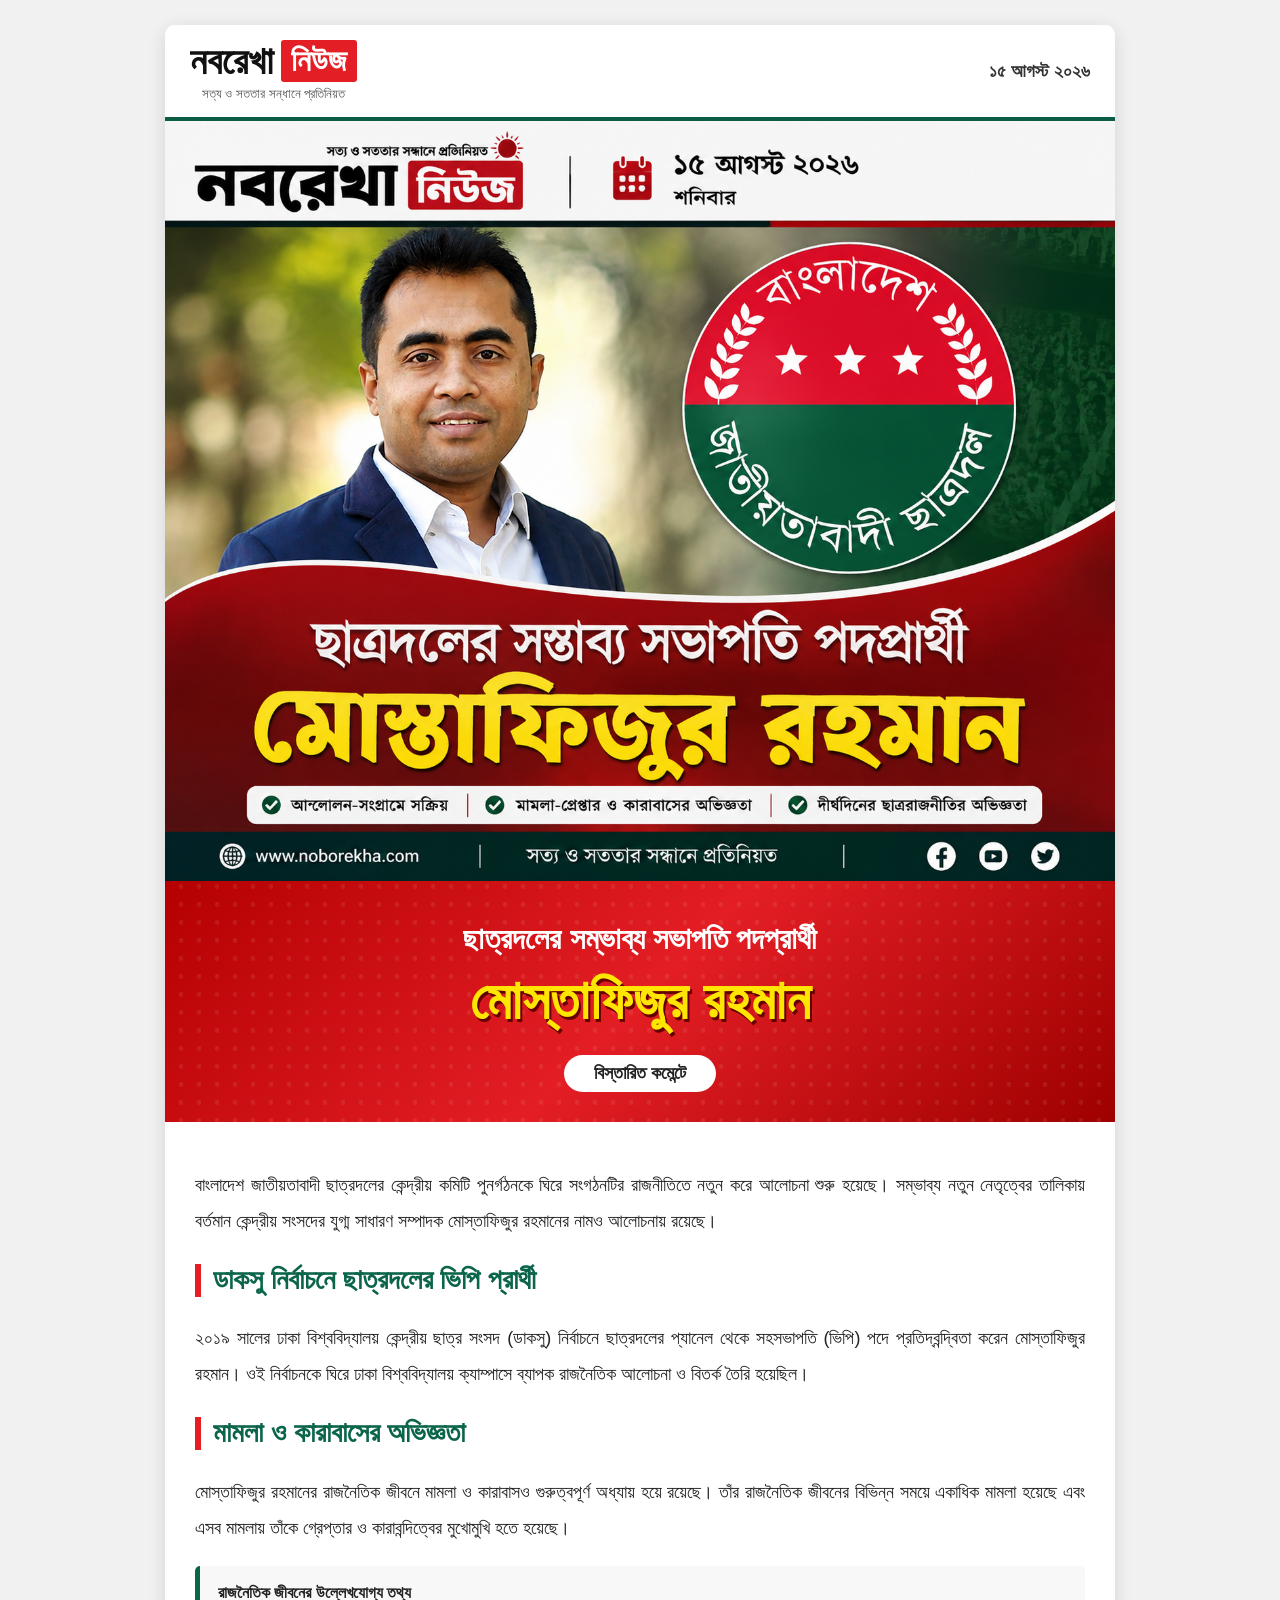
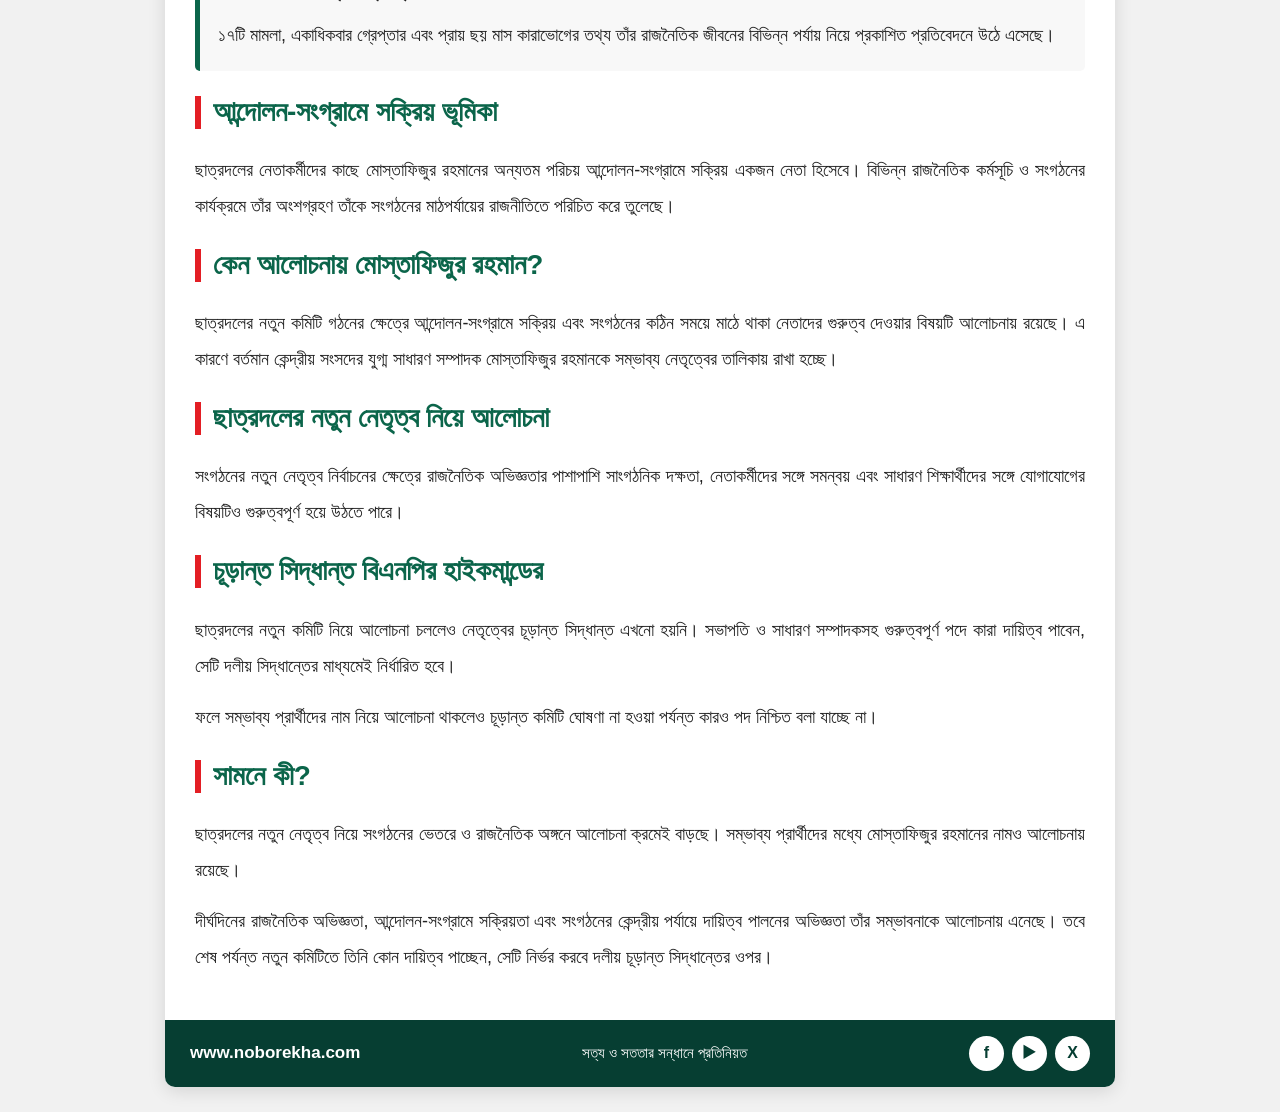
==== index.html @ 52cef5ee "Replace image source with new image file" ====
<!doctype html>
<html lang="bn">
<head>
  <meta charset="UTF-8">
  <meta name="viewport" content="width=device-width, initial-scale=1.0">

  <title>ছাত্রদলের সম্ভাব্য সভাপতি পদপ্রার্থী মোস্তাফিজুর রহমান | নবরেখা নিউজ</title>

  <meta name="description"
        content="ছাত্রদলের নতুন নেতৃত্ব নিয়ে আলোচনায় মোস্তাফিজুর রহমান। সম্ভাব্য সভাপতি পদপ্রার্থী হিসেবে আলোচনায় রয়েছেন তিনি।">

  <style>
    * {
      box-sizing: border-box;
    }

    body {
      margin: 0;
      padding: 0;
      background: #f1f1f1;
      font-family: "Noto Sans Bengali", "SolaimanLipi", Arial, sans-serif;
      color: #222;
    }

    .news-card {
      width: 100%;
      max-width: 950px;
      margin: 25px auto;
      background: #fff;
      overflow: hidden;
      border-radius: 10px;
      box-shadow: 0 4px 18px rgba(0,0,0,0.12);
    }

    /* HEADER */
    .header {
      background: #fff;
      padding: 15px 25px;
      display: flex;
      align-items: center;
      justify-content: space-between;
      border-bottom: 4px solid #0b5d45;
    }

    .logo {
      display: flex;
      align-items: center;
      gap: 8px;
    }

    .logo-main {
      font-size: 38px;
      font-weight: 900;
      color: #111;
      line-height: 1;
    }

    .logo-news {
      background: #e31e24;
      color: #fff;
      padding: 4px 10px;
      font-size: 31px;
      font-weight: 900;
      border-radius: 3px;
      line-height: 1.1;
    }

    .tagline {
      font-size: 13px;
      color: #555;
      margin-top: 4px;
      text-align: center;
    }

    .date {
      text-align: right;
      font-size: 18px;
      font-weight: bold;
      color: #333;
    }

    /* IMAGE AREA */
    .hero {
      position: relative;
      width: 100%;
      background: #222;
    }

    .hero img {
      width: 100%;
      height: auto;
      display: block;
    }

    /* HEADLINE */
    .headline {
      background:
        radial-gradient(circle at 90% 30%, rgba(255,255,255,0.08) 0 2px, transparent 3px),
        linear-gradient(135deg, #b40000, #e31e24, #9e0000);

      background-size: 18px 18px, auto;
      color: #fff;
      text-align: center;
      padding: 35px 20px 30px;
    }

    .headline-small {
      font-size: 30px;
      font-weight: 700;
      line-height: 1.5;
      margin-bottom: 5px;
    }

    .headline-big {
      font-size: 55px;
      font-weight: 900;
      line-height: 1.25;
      color: #ffe600;
      text-shadow: 2px 3px 0 #650000;
      margin: 0;
    }

    .comment-button {
      display: inline-block;
      margin-top: 20px;
      padding: 8px 30px;
      background: #fff;
      color: #222;
      border-radius: 30px;
      font-size: 18px;
      font-weight: bold;
    }

    /* ARTICLE */
    .article {
      padding: 30px;
      background: #fff;
    }

    .article h2 {
      color: #0b654a;
      font-size: 28px;
      border-left: 6px solid #e31e24;
      padding-left: 12px;
      margin-top: 25px;
    }

    .article p {
      font-size: 18px;
      line-height: 2;
      text-align: justify;
      margin: 15px 0;
    }

    .highlight {
      background: #f8f8f8;
      border-left: 5px solid #0b654a;
      padding: 18px;
      margin: 20px 0;
      border-radius: 5px;
    }

    /* FOOTER */
    .footer {
      background: #063e32;
      color: #fff;
      padding: 16px 25px;
      display: flex;
      align-items: center;
      justify-content: space-between;
      gap: 15px;
      flex-wrap: wrap;
    }

    .website {
      font-size: 17px;
      font-weight: bold;
    }

    .footer-tagline {
      font-size: 15px;
      text-align: center;
    }

    .social {
      display: flex;
      gap: 8px;
    }

    .social a {
      width: 35px;
      height: 35px;
      border-radius: 50%;
      background: #fff;
      color: #063e32;
      display: flex;
      align-items: center;
      justify-content: center;
      text-decoration: none;
      font-weight: bold;
    }

    /* MOBILE */
    @media (max-width: 700px) {

      .header {
        padding: 12px 15px;
      }

      .logo-main {
        font-size: 27px;
      }

      .logo-news {
        font-size: 23px;
      }

      .date {
        font-size: 13px;
      }

      .tagline {
        font-size: 9px;
      }

      .headline {
        padding: 25px 12px;
      }

      .headline-small {
        font-size: 22px;
      }

      .headline-big {
        font-size: 38px;
      }

      .article {
        padding: 20px 16px;
      }

      .article h2 {
        font-size: 23px;
      }

      .article p {
        font-size: 16px;
        line-height: 1.9;
      }

      .footer {
        text-align: center;
        justify-content: center;
      }
    }
  </style>
</head>

<body>

  <article class="news-card">

    <!-- ================= HEADER ================= -->

    <header class="header">

      <div>
        <div class="logo">
          <span class="logo-main">নবরেখা</span>
          <span class="logo-news">নিউজ</span>
        </div>

        <div class="tagline">
          সত্য ও সততার সন্ধানে প্রতিনিয়ত
        </div>
      </div>

      <div class="date">
        ১৫ আগস্ট ২০২৬
      </div>

    </header>


    <!-- ================= MAIN IMAGE ================= -->

    <div class="hero">

      <!--
        এখানে আপনার তৈরি করা ছবির ফাইলের নাম দিন।
        যেমন: mostafizur-news.jpg
      -->

      
<img
    src="mostafizur-noborekha-news-15-august-2026.png"
    alt="ছাত্রদলের সম্ভাব্য সভাপতি পদপ্রার্থী মোস্তাফিজুর রহমান"
    style="width:100%; height:auto; display:block;"
>
    </div>


    <!-- ================= HEADLINE ================= -->

    <section class="headline">

      <div class="headline-small">
        ছাত্রদলের সম্ভাব্য সভাপতি পদপ্রার্থী
      </div>

      <h1 class="headline-big">
        মোস্তাফিজুর রহমান
      </h1>

      <div class="comment-button">
        বিস্তারিত কমেন্টে
      </div>

    </section>


    <!-- ================= ARTICLE ================= -->

    <section class="article">

      <p>
        বাংলাদেশ জাতীয়তাবাদী ছাত্রদলের কেন্দ্রীয় কমিটি পুনর্গঠনকে ঘিরে
        সংগঠনটির রাজনীতিতে নতুন করে আলোচনা শুরু হয়েছে। সম্ভাব্য নতুন
        নেতৃত্বের তালিকায় বর্তমান কেন্দ্রীয় সংসদের যুগ্ম সাধারণ সম্পাদক
        মোস্তাফিজুর রহমানের নামও আলোচনায় রয়েছে।
      </p>


      <h2>
        ডাকসু নির্বাচনে ছাত্রদলের ভিপি প্রার্থী
      </h2>

      <p>
        ২০১৯ সালের ঢাকা বিশ্ববিদ্যালয় কেন্দ্রীয় ছাত্র সংসদ (ডাকসু)
        নির্বাচনে ছাত্রদলের প্যানেল থেকে সহসভাপতি (ভিপি) পদে
        প্রতিদ্বন্দ্বিতা করেন মোস্তাফিজুর রহমান। ওই নির্বাচনকে ঘিরে
        ঢাকা বিশ্ববিদ্যালয় ক্যাম্পাসে ব্যাপক রাজনৈতিক আলোচনা ও বিতর্ক
        তৈরি হয়েছিল।
      </p>


      <h2>
        মামলা ও কারাবাসের অভিজ্ঞতা
      </h2>

      <p>
        মোস্তাফিজুর রহমানের রাজনৈতিক জীবনে মামলা ও কারাবাসও গুরুত্বপূর্ণ
        অধ্যায় হয়ে রয়েছে। তাঁর রাজনৈতিক জীবনের বিভিন্ন সময়ে একাধিক
        মামলা হয়েছে এবং এসব মামলায় তাঁকে গ্রেপ্তার ও কারাবন্দিত্বের
        মুখোমুখি হতে হয়েছে।
      </p>


      <div class="highlight">

        <strong>রাজনৈতিক জীবনের উল্লেখযোগ্য তথ্য</strong>

        <p style="margin-bottom:0;">
          ১৭টি মামলা, একাধিকবার গ্রেপ্তার এবং প্রায় ছয় মাস কারাভোগের
          তথ্য তাঁর রাজনৈতিক জীবনের বিভিন্ন পর্যায় নিয়ে প্রকাশিত
          প্রতিবেদনে উঠে এসেছে।
        </p>

      </div>


      <h2>
        আন্দোলন-সংগ্রামে সক্রিয় ভূমিকা
      </h2>

      <p>
        ছাত্রদলের নেতাকর্মীদের কাছে মোস্তাফিজুর রহমানের অন্যতম পরিচয়
        আন্দোলন-সংগ্রামে সক্রিয় একজন নেতা হিসেবে। বিভিন্ন রাজনৈতিক
        কর্মসূচি ও সংগঠনের কার্যক্রমে তাঁর অংশগ্রহণ তাঁকে সংগঠনের
        মাঠপর্যায়ের রাজনীতিতে পরিচিত করে তুলেছে।
      </p>


      <h2>
        কেন আলোচনায় মোস্তাফিজুর রহমান?
      </h2>

      <p>
        ছাত্রদলের নতুন কমিটি গঠনের ক্ষেত্রে আন্দোলন-সংগ্রামে সক্রিয়
        এবং সংগঠনের কঠিন সময়ে মাঠে থাকা নেতাদের গুরুত্ব দেওয়ার বিষয়টি
        আলোচনায় রয়েছে। এ কারণে বর্তমান কেন্দ্রীয় সংসদের যুগ্ম সাধারণ
        সম্পাদক মোস্তাফিজুর রহমানকে সম্ভাব্য নেতৃত্বের তালিকায় রাখা
        হচ্ছে।
      </p>


      <h2>
        ছাত্রদলের নতুন নেতৃত্ব নিয়ে আলোচনা
      </h2>

      <p>
        সংগঠনের নতুন নেতৃত্ব নির্বাচনের ক্ষেত্রে রাজনৈতিক অভিজ্ঞতার
        পাশাপাশি সাংগঠনিক দক্ষতা, নেতাকর্মীদের সঙ্গে সমন্বয় এবং
        সাধারণ শিক্ষার্থীদের সঙ্গে যোগাযোগের বিষয়টিও গুরুত্বপূর্ণ
        হয়ে উঠতে পারে।
      </p>


      <h2>
        চূড়ান্ত সিদ্ধান্ত বিএনপির হাইকমান্ডের
      </h2>

      <p>
        ছাত্রদলের নতুন কমিটি নিয়ে আলোচনা চললেও নেতৃত্বের চূড়ান্ত
        সিদ্ধান্ত এখনো হয়নি। সভাপতি ও সাধারণ সম্পাদকসহ গুরুত্বপূর্ণ
        পদে কারা দায়িত্ব পাবেন, সেটি দলীয় সিদ্ধান্তের মাধ্যমেই
        নির্ধারিত হবে।
      </p>


      <p>
        ফলে সম্ভাব্য প্রার্থীদের নাম নিয়ে আলোচনা থাকলেও চূড়ান্ত কমিটি
        ঘোষণা না হওয়া পর্যন্ত কারও পদ নিশ্চিত বলা যাচ্ছে না।
      </p>


      <h2>
        সামনে কী?
      </h2>

      <p>
        ছাত্রদলের নতুন নেতৃত্ব নিয়ে সংগঠনের ভেতরে ও রাজনৈতিক অঙ্গনে
        আলোচনা ক্রমেই বাড়ছে। সম্ভাব্য প্রার্থীদের মধ্যে মোস্তাফিজুর
        রহমানের নামও আলোচনায় রয়েছে।
      </p>

      <p>
        দীর্ঘদিনের রাজনৈতিক অভিজ্ঞতা, আন্দোলন-সংগ্রামে সক্রিয়তা এবং
        সংগঠনের কেন্দ্রীয় পর্যায়ে দায়িত্ব পালনের অভিজ্ঞতা তাঁর
        সম্ভাবনাকে আলোচনায় এনেছে। তবে শেষ পর্যন্ত নতুন কমিটিতে তিনি
        কোন দায়িত্ব পাচ্ছেন, সেটি নির্ভর করবে দলীয় চূড়ান্ত সিদ্ধান্তের
        ওপর।
      </p>

    </section>


    <!-- ================= FOOTER ================= -->

    <footer class="footer">

      <div class="website">
        www.noborekha.com
      </div>

      <div class="footer-tagline">
        সত্য ও সততার সন্ধানে প্রতিনিয়ত
      </div>

      <div class="social">

        <a href="#" aria-label="Facebook">
          f
        </a>

        <a href="#" aria-label="YouTube">
          ▶
        </a>

        <a href="#" aria-label="X">
          X
        </a>

      </div>

    </footer>

  </article>

</body>
</html>
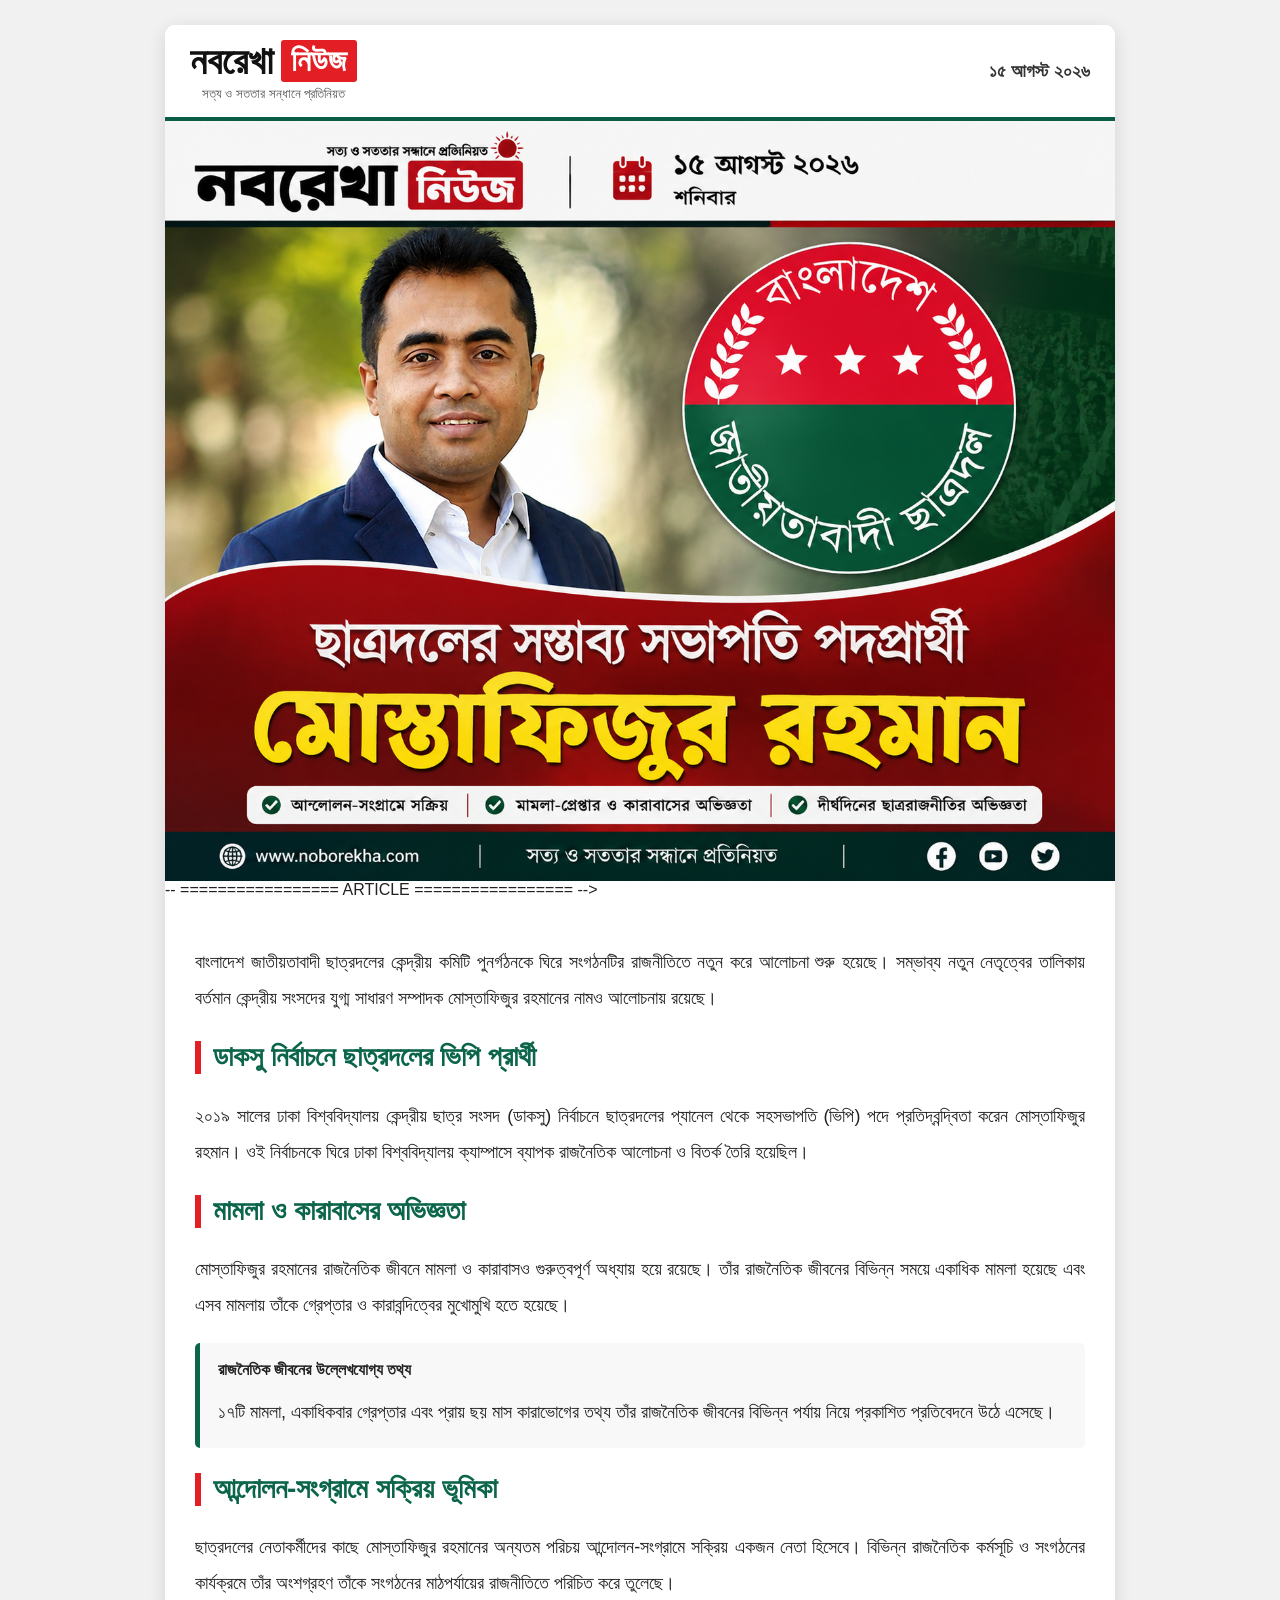
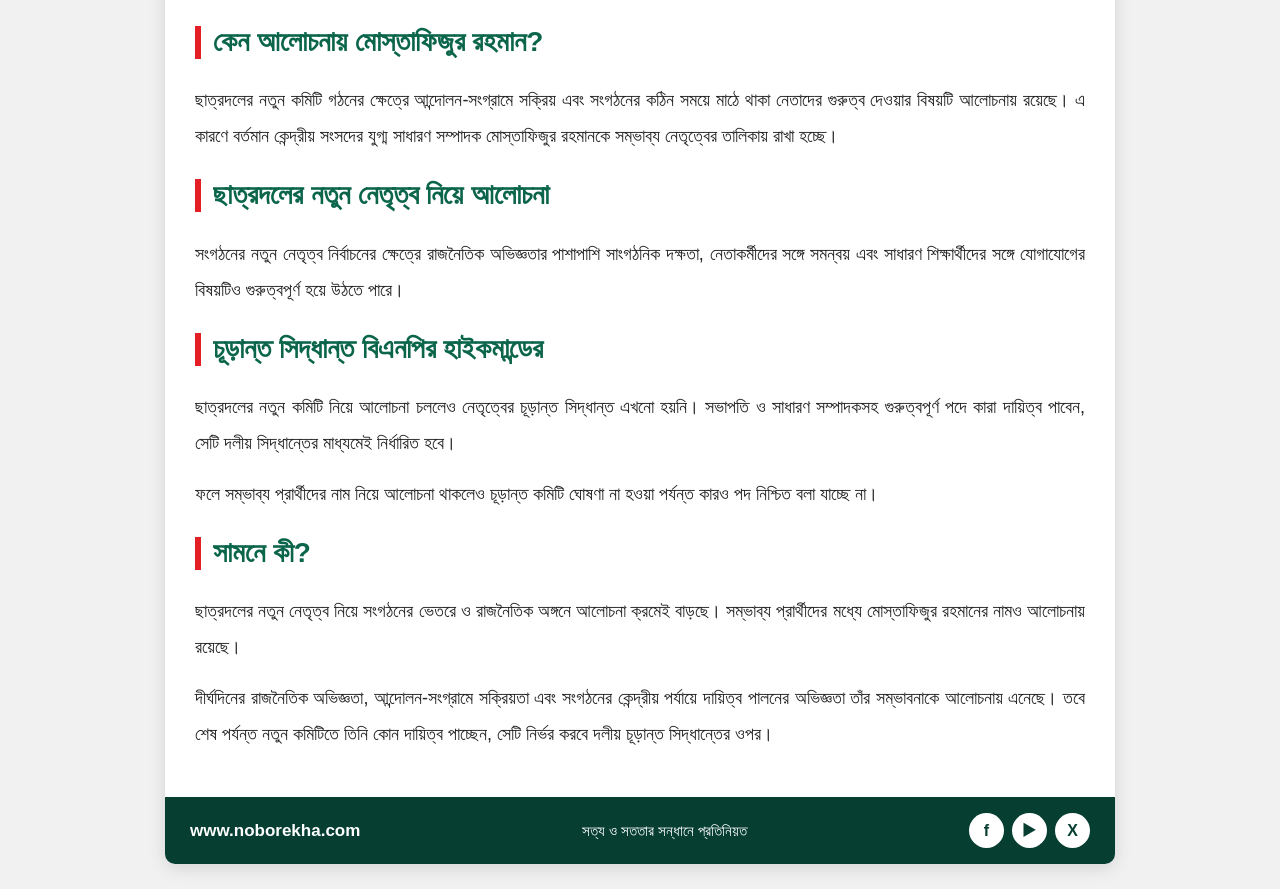
==== commit 2e0781f7: "Remove headline section from index.html Removed headline section with candidate details." ====
--- a/index.html
+++ b/index.html
@@ -302,24 +302,7 @@
 
     <!-- ================= HEADLINE ================= -->
 
-    <section class="headline">
-
-      <div class="headline-small">
-        ছাত্রদলের সম্ভাব্য সভাপতি পদপ্রার্থী
-      </div>
-
-      <h1 class="headline-big">
-        মোস্তাফিজুর রহমান
-      </h1>
-
-      <div class="comment-button">
-        বিস্তারিত কমেন্টে
-      </div>
-
-    </section>
-
-
-    <!-- ================= ARTICLE ================= -->
+-- ================= ARTICLE ================= -->
 
     <section class="article">
 
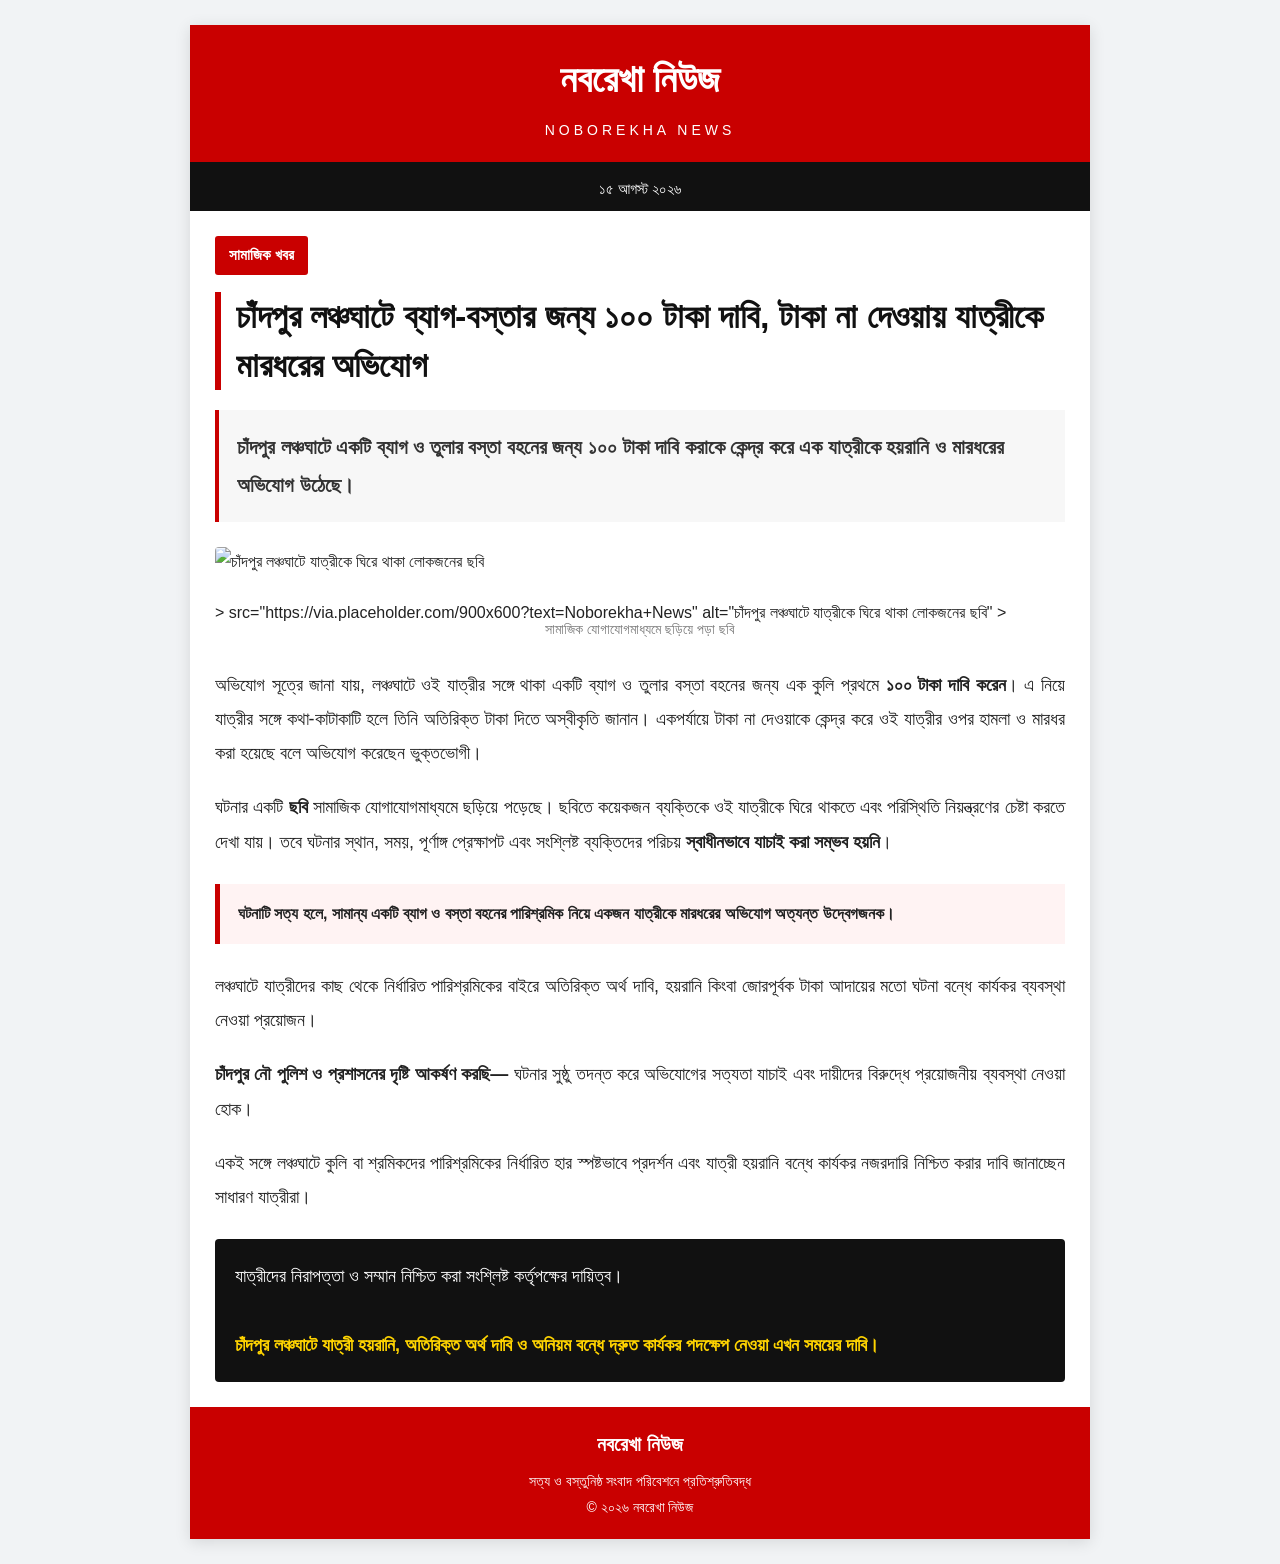
==== commit 429ff0ab: "Update index.html" ====
--- a/index.html
+++ b/index.html
@@ -4,10 +4,15 @@
   <meta charset="UTF-8">
   <meta name="viewport" content="width=device-width, initial-scale=1.0">
 
-  <title>ছাত্রদলের সম্ভাব্য সভাপতি পদপ্রার্থী মোস্তাফিজুর রহমান | নবরেখা নিউজ</title>
-
-  <meta name="description"
-        content="ছাত্রদলের নতুন নেতৃত্ব নিয়ে আলোচনায় মোস্তাফিজুর রহমান। সম্ভাব্য সভাপতি পদপ্রার্থী হিসেবে আলোচনায় রয়েছেন তিনি।">
+  <title>চাঁদপুর লঞ্চঘাটে ব্যাগ-বস্তার জন্য ১০০ টাকা দাবি, টাকা না দেওয়ায় যাত্রীকে মারধরের অভিযোগ | নবরেখা নিউজ</title>
+
+  <meta name="description" content="চাঁদপুর লঞ্চঘাটে একটি ব্যাগ ও তুলার বস্তা বহনের জন্য ১০০ টাকা দাবি করাকে কেন্দ্র করে এক যাত্রীকে হয়রানি ও মারধরের অভিযোগ উঠেছে।">
+  <meta name="keywords" content="চাঁদপুর, চাঁদপুর লঞ্চঘাট, লঞ্চঘাট, যাত্রী হয়রানি, কুলি, মারধর, নবরেখা নিউজ">
+  <meta name="author" content="নবরেখা নিউজ">
+
+  <meta property="og:title" content="চাঁদপুর লঞ্চঘাটে ব্যাগ-বস্তার জন্য ১০০ টাকা দাবি, টাকা না দেওয়ায় যাত্রীকে মারধরের অভিযোগ">
+  <meta property="og:description" content="চাঁদপুর লঞ্চঘাটে ব্যাগ ও তুলার বস্তা বহনের জন্য ১০০ টাকা দাবি এবং টাকা দিতে অস্বীকৃতি জানানোয় এক যাত্রীকে মারধরের অভিযোগ উঠেছে।">
+  <meta property="og:type" content="article">
 
   <style>
     * {
@@ -17,240 +22,162 @@
     body {
       margin: 0;
       padding: 0;
-      background: #f1f1f1;
+      background: #f1f3f5;
       font-family: "Noto Sans Bengali", "SolaimanLipi", Arial, sans-serif;
       color: #222;
-    }
-
-    .news-card {
+      line-height: 1.9;
+    }
+
+    .container {
       width: 100%;
-      max-width: 950px;
+      max-width: 900px;
       margin: 25px auto;
       background: #fff;
-      overflow: hidden;
-      border-radius: 10px;
-      box-shadow: 0 4px 18px rgba(0,0,0,0.12);
-    }
-
-    /* HEADER */
+      box-shadow: 0 3px 15px rgba(0,0,0,0.12);
+    }
+
     .header {
-      background: #fff;
-      padding: 15px 25px;
-      display: flex;
-      align-items: center;
-      justify-content: space-between;
-      border-bottom: 4px solid #0b5d45;
+      background: #c90000;
+      color: white;
+      padding: 18px 25px;
+      text-align: center;
+      border-bottom: 5px solid #111;
     }
 
     .logo {
-      display: flex;
-      align-items: center;
-      gap: 8px;
-    }
-
-    .logo-main {
       font-size: 38px;
       font-weight: 900;
+      margin: 0;
+    }
+
+    .logo-en {
+      font-size: 14px;
+      letter-spacing: 4px;
+      margin-top: 2px;
+    }
+
+    .date {
+      background: #111;
+      color: #fff;
+      padding: 8px 15px;
+      text-align: center;
+      font-size: 15px;
+    }
+
+    .article {
+      padding: 25px;
+    }
+
+    .category {
+      display: inline-block;
+      background: #c90000;
+      color: #fff;
+      padding: 5px 14px;
+      font-size: 15px;
+      font-weight: bold;
+      margin-bottom: 12px;
+      border-radius: 3px;
+    }
+
+    h1 {
+      font-size: 34px;
+      line-height: 1.45;
+      margin: 5px 0 20px;
       color: #111;
-      line-height: 1;
-    }
-
-    .logo-news {
-      background: #e31e24;
+      border-left: 6px solid #c90000;
+      padding-left: 15px;
+    }
+
+    .headline {
+      font-size: 20px;
+      font-weight: 700;
+      color: #333;
+      background: #f7f7f7;
+      padding: 18px;
+      border-left: 4px solid #c90000;
+      margin-bottom: 25px;
+    }
+
+    .news-image {
+      width: 100%;
+      display: block;
+      margin: 20px 0;
+      border-radius: 4px;
+    }
+
+    .caption {
+      text-align: center;
+      color: #777;
+      font-size: 14px;
+      margin-top: -12px;
+      margin-bottom: 25px;
+    }
+
+    p {
+      font-size: 18px;
+      margin: 0 0 20px;
+      text-align: justify;
+    }
+
+    .highlight {
+      background: #fff3f3;
+      border-left: 5px solid #c90000;
+      padding: 15px 18px;
+      margin: 25px 0;
+      font-weight: 600;
+    }
+
+    .notice {
+      background: #111;
       color: #fff;
-      padding: 4px 10px;
-      font-size: 31px;
-      font-weight: 900;
-      border-radius: 3px;
-      line-height: 1.1;
-    }
-
-    .tagline {
-      font-size: 13px;
-      color: #555;
-      margin-top: 4px;
-      text-align: center;
-    }
-
-    .date {
-      text-align: right;
+      padding: 20px;
+      margin-top: 25px;
       font-size: 18px;
+      border-radius: 4px;
+    }
+
+    .notice strong {
+      color: #ffd400;
+    }
+
+    .footer {
+      background: #c90000;
+      color: white;
+      text-align: center;
+      padding: 18px;
+      font-size: 14px;
+    }
+
+    .footer-title {
+      font-size: 20px;
       font-weight: bold;
-      color: #333;
-    }
-
-    /* IMAGE AREA */
-    .hero {
-      position: relative;
-      width: 100%;
-      background: #222;
-    }
-
-    .hero img {
-      width: 100%;
-      height: auto;
-      display: block;
-    }
-
-    /* HEADLINE */
-    .headline {
-      background:
-        radial-gradient(circle at 90% 30%, rgba(255,255,255,0.08) 0 2px, transparent 3px),
-        linear-gradient(135deg, #b40000, #e31e24, #9e0000);
-
-      background-size: 18px 18px, auto;
-      color: #fff;
-      text-align: center;
-      padding: 35px 20px 30px;
-    }
-
-    .headline-small {
-      font-size: 30px;
-      font-weight: 700;
-      line-height: 1.5;
       margin-bottom: 5px;
     }
 
-    .headline-big {
-      font-size: 55px;
-      font-weight: 900;
-      line-height: 1.25;
-      color: #ffe600;
-      text-shadow: 2px 3px 0 #650000;
-      margin: 0;
-    }
-
-    .comment-button {
-      display: inline-block;
-      margin-top: 20px;
-      padding: 8px 30px;
-      background: #fff;
-      color: #222;
-      border-radius: 30px;
-      font-size: 18px;
-      font-weight: bold;
-    }
-
-    /* ARTICLE */
-    .article {
-      padding: 30px;
-      background: #fff;
-    }
-
-    .article h2 {
-      color: #0b654a;
-      font-size: 28px;
-      border-left: 6px solid #e31e24;
-      padding-left: 12px;
-      margin-top: 25px;
-    }
-
-    .article p {
-      font-size: 18px;
-      line-height: 2;
-      text-align: justify;
-      margin: 15px 0;
-    }
-
-    .highlight {
-      background: #f8f8f8;
-      border-left: 5px solid #0b654a;
-      padding: 18px;
-      margin: 20px 0;
-      border-radius: 5px;
-    }
-
-    /* FOOTER */
-    .footer {
-      background: #063e32;
-      color: #fff;
-      padding: 16px 25px;
-      display: flex;
-      align-items: center;
-      justify-content: space-between;
-      gap: 15px;
-      flex-wrap: wrap;
-    }
-
-    .website {
-      font-size: 17px;
-      font-weight: bold;
-    }
-
-    .footer-tagline {
-      font-size: 15px;
-      text-align: center;
-    }
-
-    .social {
-      display: flex;
-      gap: 8px;
-    }
-
-    .social a {
-      width: 35px;
-      height: 35px;
-      border-radius: 50%;
-      background: #fff;
-      color: #063e32;
-      display: flex;
-      align-items: center;
-      justify-content: center;
-      text-decoration: none;
-      font-weight: bold;
-    }
-
-    /* MOBILE */
-    @media (max-width: 700px) {
-
-      .header {
-        padding: 12px 15px;
-      }
-
-      .logo-main {
-        font-size: 27px;
-      }
-
-      .logo-news {
-        font-size: 23px;
-      }
-
-      .date {
-        font-size: 13px;
-      }
-
-      .tagline {
-        font-size: 9px;
+    @media (max-width: 600px) {
+      .container {
+        margin: 0;
+      }
+
+      .article {
+        padding: 16px;
+      }
+
+      .logo {
+        font-size: 30px;
+      }
+
+      h1 {
+        font-size: 25px;
       }
 
       .headline {
-        padding: 25px 12px;
-      }
-
-      .headline-small {
-        font-size: 22px;
-      }
-
-      .headline-big {
-        font-size: 38px;
-      }
-
-      .article {
-        padding: 20px 16px;
-      }
-
-      .article h2 {
-        font-size: 23px;
-      }
-
-      .article p {
-        font-size: 16px;
-        line-height: 1.9;
-      }
-
-      .footer {
-        text-align: center;
-        justify-content: center;
+        font-size: 18px;
+      }
+
+      p {
+        font-size: 17px;
+        text-align: left;
       }
     }
   </style>
@@ -258,207 +185,94 @@
 
 <body>
 
-  <article class="news-card">
-
-    <!-- ================= HEADER ================= -->
-
-    <header class="header">
-
-      <div>
-        <div class="logo">
-          <span class="logo-main">নবরেখা</span>
-          <span class="logo-news">নিউজ</span>
-        </div>
-
-        <div class="tagline">
-          সত্য ও সততার সন্ধানে প্রতিনিয়ত
-        </div>
-      </div>
-
-      <div class="date">
-        ১৫ আগস্ট ২০২৬
-      </div>
-
-    </header>
-
-
-    <!-- ================= MAIN IMAGE ================= -->
-
-    <div class="hero">
-
-      <!--
-        এখানে আপনার তৈরি করা ছবির ফাইলের নাম দিন।
-        যেমন: mostafizur-news.jpg
-      -->
-
-      
+  <div class="container">
+
+    <!-- Header -->
+    <div class="header">
+      <div class="logo">নবরেখা নিউজ</div>
+      <div class="logo-en">NOBOREKHA NEWS</div>
+    </div>
+
+    <div class="date">
+      ১৫ আগস্ট ২০২৬
+    </div>
+
+    <!-- Article -->
+    <article class="article">
+
+      <div class="category">
+        সামাজিক খবর
+      </div>
+
+      <h1>
+        চাঁদপুর লঞ্চঘাটে ব্যাগ-বস্তার জন্য ১০০ টাকা দাবি, টাকা না দেওয়ায় যাত্রীকে মারধরের অভিযোগ
+      </h1>
+
+      <div class="headline">
+        চাঁদপুর লঞ্চঘাটে একটি ব্যাগ ও তুলার বস্তা বহনের জন্য ১০০ টাকা দাবি করাকে কেন্দ্র করে এক যাত্রীকে হয়রানি ও মারধরের অভিযোগ উঠেছে।
+      </div>
+
+      <!-- ছবি এখানে বসবে -->
+    <!-- ছবি -->
 <img
-    src="mostafizur-noborekha-news-15-august-2026.png"
-    alt="ছাত্রদলের সম্ভাব্য সভাপতি পদপ্রার্থী মোস্তাফিজুর রহমান"
-    style="width:100%; height:auto; display:block;"
+  class="news-image"
+  src="chandpur_launch_ghat_news.png"
+  alt="চাঁদপুর লঞ্চঘাটে যাত্রীকে ঘিরে থাকা লোকজনের ছবি"
 >
+>
+        src="https://via.placeholder.com/900x600?text=Noborekha+News"
+        alt="চাঁদপুর লঞ্চঘাটে যাত্রীকে ঘিরে থাকা লোকজনের ছবি"
+      >
+
+      <div class="caption">
+        সামাজিক যোগাযোগমাধ্যমে ছড়িয়ে পড়া ছবি
+      </div>
+
+      <p>
+        অভিযোগ সূত্রে জানা যায়, লঞ্চঘাটে ওই যাত্রীর সঙ্গে থাকা একটি ব্যাগ ও তুলার বস্তা বহনের জন্য এক কুলি প্রথমে <strong>১০০ টাকা দাবি করেন</strong>। এ নিয়ে যাত্রীর সঙ্গে কথা-কাটাকাটি হলে তিনি অতিরিক্ত টাকা দিতে অস্বীকৃতি জানান। একপর্যায়ে টাকা না দেওয়াকে কেন্দ্র করে ওই যাত্রীর ওপর হামলা ও মারধর করা হয়েছে বলে অভিযোগ করেছেন ভুক্তভোগী।
+      </p>
+
+      <p>
+        ঘটনার একটি <strong>ছবি</strong> সামাজিক যোগাযোগমাধ্যমে ছড়িয়ে পড়েছে। ছবিতে কয়েকজন ব্যক্তিকে ওই যাত্রীকে ঘিরে থাকতে এবং পরিস্থিতি নিয়ন্ত্রণের চেষ্টা করতে দেখা যায়। তবে ঘটনার স্থান, সময়, পূর্ণাঙ্গ প্রেক্ষাপট এবং সংশ্লিষ্ট ব্যক্তিদের পরিচয় <strong>স্বাধীনভাবে যাচাই করা সম্ভব হয়নি</strong>।
+      </p>
+
+      <div class="highlight">
+        ঘটনাটি সত্য হলে, সামান্য একটি ব্যাগ ও বস্তা বহনের পারিশ্রমিক নিয়ে একজন যাত্রীকে মারধরের অভিযোগ অত্যন্ত উদ্বেগজনক।
+      </div>
+
+      <p>
+        লঞ্চঘাটে যাত্রীদের কাছ থেকে নির্ধারিত পারিশ্রমিকের বাইরে অতিরিক্ত অর্থ দাবি, হয়রানি কিংবা জোরপূর্বক টাকা আদায়ের মতো ঘটনা বন্ধে কার্যকর ব্যবস্থা নেওয়া প্রয়োজন।
+      </p>
+
+      <p>
+        <strong>চাঁদপুর নৌ পুলিশ ও প্রশাসনের দৃষ্টি আকর্ষণ করছি—</strong> ঘটনার সুষ্ঠু তদন্ত করে অভিযোগের সত্যতা যাচাই এবং দায়ীদের বিরুদ্ধে প্রয়োজনীয় ব্যবস্থা নেওয়া হোক।
+      </p>
+
+      <p>
+        একই সঙ্গে লঞ্চঘাটে কুলি বা শ্রমিকদের পারিশ্রমিকের নির্ধারিত হার স্পষ্টভাবে প্রদর্শন এবং যাত্রী হয়রানি বন্ধে কার্যকর নজরদারি নিশ্চিত করার দাবি জানাচ্ছেন সাধারণ যাত্রীরা।
+      </p>
+
+      <div class="notice">
+        যাত্রীদের নিরাপত্তা ও সম্মান নিশ্চিত করা সংশ্লিষ্ট কর্তৃপক্ষের দায়িত্ব।
+        <br><br>
+        <strong>
+          চাঁদপুর লঞ্চঘাটে যাত্রী হয়রানি, অতিরিক্ত অর্থ দাবি ও অনিয়ম বন্ধে দ্রুত কার্যকর পদক্ষেপ নেওয়া এখন সময়ের দাবি।
+        </strong>
+      </div>
+
+    </article>
+
+    <!-- Footer -->
+    <div class="footer">
+      <div class="footer-title">
+        নবরেখা নিউজ
+      </div>
+      সত্য ও বস্তুনিষ্ঠ সংবাদ পরিবেশনে প্রতিশ্রুতিবদ্ধ
+      <br>
+      © ২০২৬ নবরেখা নিউজ
     </div>
 
-
-    <!-- ================= HEADLINE ================= -->
-
--- ================= ARTICLE ================= -->
-
-    <section class="article">
-
-      <p>
-        বাংলাদেশ জাতীয়তাবাদী ছাত্রদলের কেন্দ্রীয় কমিটি পুনর্গঠনকে ঘিরে
-        সংগঠনটির রাজনীতিতে নতুন করে আলোচনা শুরু হয়েছে। সম্ভাব্য নতুন
-        নেতৃত্বের তালিকায় বর্তমান কেন্দ্রীয় সংসদের যুগ্ম সাধারণ সম্পাদক
-        মোস্তাফিজুর রহমানের নামও আলোচনায় রয়েছে।
-      </p>
-
-
-      <h2>
-        ডাকসু নির্বাচনে ছাত্রদলের ভিপি প্রার্থী
-      </h2>
-
-      <p>
-        ২০১৯ সালের ঢাকা বিশ্ববিদ্যালয় কেন্দ্রীয় ছাত্র সংসদ (ডাকসু)
-        নির্বাচনে ছাত্রদলের প্যানেল থেকে সহসভাপতি (ভিপি) পদে
-        প্রতিদ্বন্দ্বিতা করেন মোস্তাফিজুর রহমান। ওই নির্বাচনকে ঘিরে
-        ঢাকা বিশ্ববিদ্যালয় ক্যাম্পাসে ব্যাপক রাজনৈতিক আলোচনা ও বিতর্ক
-        তৈরি হয়েছিল।
-      </p>
-
-
-      <h2>
-        মামলা ও কারাবাসের অভিজ্ঞতা
-      </h2>
-
-      <p>
-        মোস্তাফিজুর রহমানের রাজনৈতিক জীবনে মামলা ও কারাবাসও গুরুত্বপূর্ণ
-        অধ্যায় হয়ে রয়েছে। তাঁর রাজনৈতিক জীবনের বিভিন্ন সময়ে একাধিক
-        মামলা হয়েছে এবং এসব মামলায় তাঁকে গ্রেপ্তার ও কারাবন্দিত্বের
-        মুখোমুখি হতে হয়েছে।
-      </p>
-
-
-      <div class="highlight">
-
-        <strong>রাজনৈতিক জীবনের উল্লেখযোগ্য তথ্য</strong>
-
-        <p style="margin-bottom:0;">
-          ১৭টি মামলা, একাধিকবার গ্রেপ্তার এবং প্রায় ছয় মাস কারাভোগের
-          তথ্য তাঁর রাজনৈতিক জীবনের বিভিন্ন পর্যায় নিয়ে প্রকাশিত
-          প্রতিবেদনে উঠে এসেছে।
-        </p>
-
-      </div>
-
-
-      <h2>
-        আন্দোলন-সংগ্রামে সক্রিয় ভূমিকা
-      </h2>
-
-      <p>
-        ছাত্রদলের নেতাকর্মীদের কাছে মোস্তাফিজুর রহমানের অন্যতম পরিচয়
-        আন্দোলন-সংগ্রামে সক্রিয় একজন নেতা হিসেবে। বিভিন্ন রাজনৈতিক
-        কর্মসূচি ও সংগঠনের কার্যক্রমে তাঁর অংশগ্রহণ তাঁকে সংগঠনের
-        মাঠপর্যায়ের রাজনীতিতে পরিচিত করে তুলেছে।
-      </p>
-
-
-      <h2>
-        কেন আলোচনায় মোস্তাফিজুর রহমান?
-      </h2>
-
-      <p>
-        ছাত্রদলের নতুন কমিটি গঠনের ক্ষেত্রে আন্দোলন-সংগ্রামে সক্রিয়
-        এবং সংগঠনের কঠিন সময়ে মাঠে থাকা নেতাদের গুরুত্ব দেওয়ার বিষয়টি
-        আলোচনায় রয়েছে। এ কারণে বর্তমান কেন্দ্রীয় সংসদের যুগ্ম সাধারণ
-        সম্পাদক মোস্তাফিজুর রহমানকে সম্ভাব্য নেতৃত্বের তালিকায় রাখা
-        হচ্ছে।
-      </p>
-
-
-      <h2>
-        ছাত্রদলের নতুন নেতৃত্ব নিয়ে আলোচনা
-      </h2>
-
-      <p>
-        সংগঠনের নতুন নেতৃত্ব নির্বাচনের ক্ষেত্রে রাজনৈতিক অভিজ্ঞতার
-        পাশাপাশি সাংগঠনিক দক্ষতা, নেতাকর্মীদের সঙ্গে সমন্বয় এবং
-        সাধারণ শিক্ষার্থীদের সঙ্গে যোগাযোগের বিষয়টিও গুরুত্বপূর্ণ
-        হয়ে উঠতে পারে।
-      </p>
-
-
-      <h2>
-        চূড়ান্ত সিদ্ধান্ত বিএনপির হাইকমান্ডের
-      </h2>
-
-      <p>
-        ছাত্রদলের নতুন কমিটি নিয়ে আলোচনা চললেও নেতৃত্বের চূড়ান্ত
-        সিদ্ধান্ত এখনো হয়নি। সভাপতি ও সাধারণ সম্পাদকসহ গুরুত্বপূর্ণ
-        পদে কারা দায়িত্ব পাবেন, সেটি দলীয় সিদ্ধান্তের মাধ্যমেই
-        নির্ধারিত হবে।
-      </p>
-
-
-      <p>
-        ফলে সম্ভাব্য প্রার্থীদের নাম নিয়ে আলোচনা থাকলেও চূড়ান্ত কমিটি
-        ঘোষণা না হওয়া পর্যন্ত কারও পদ নিশ্চিত বলা যাচ্ছে না।
-      </p>
-
-
-      <h2>
-        সামনে কী?
-      </h2>
-
-      <p>
-        ছাত্রদলের নতুন নেতৃত্ব নিয়ে সংগঠনের ভেতরে ও রাজনৈতিক অঙ্গনে
-        আলোচনা ক্রমেই বাড়ছে। সম্ভাব্য প্রার্থীদের মধ্যে মোস্তাফিজুর
-        রহমানের নামও আলোচনায় রয়েছে।
-      </p>
-
-      <p>
-        দীর্ঘদিনের রাজনৈতিক অভিজ্ঞতা, আন্দোলন-সংগ্রামে সক্রিয়তা এবং
-        সংগঠনের কেন্দ্রীয় পর্যায়ে দায়িত্ব পালনের অভিজ্ঞতা তাঁর
-        সম্ভাবনাকে আলোচনায় এনেছে। তবে শেষ পর্যন্ত নতুন কমিটিতে তিনি
-        কোন দায়িত্ব পাচ্ছেন, সেটি নির্ভর করবে দলীয় চূড়ান্ত সিদ্ধান্তের
-        ওপর।
-      </p>
-
-    </section>
-
-
-    <!-- ================= FOOTER ================= -->
-
-    <footer class="footer">
-
-      <div class="website">
-        www.noborekha.com
-      </div>
-
-      <div class="footer-tagline">
-        সত্য ও সততার সন্ধানে প্রতিনিয়ত
-      </div>
-
-      <div class="social">
-
-        <a href="#" aria-label="Facebook">
-          f
-        </a>
-
-        <a href="#" aria-label="YouTube">
-          ▶
-        </a>
-
-        <a href="#" aria-label="X">
-          X
-        </a>
-
-      </div>
-
-    </footer>
-
-  </article>
+  </div>
 
 </body>
 </html>
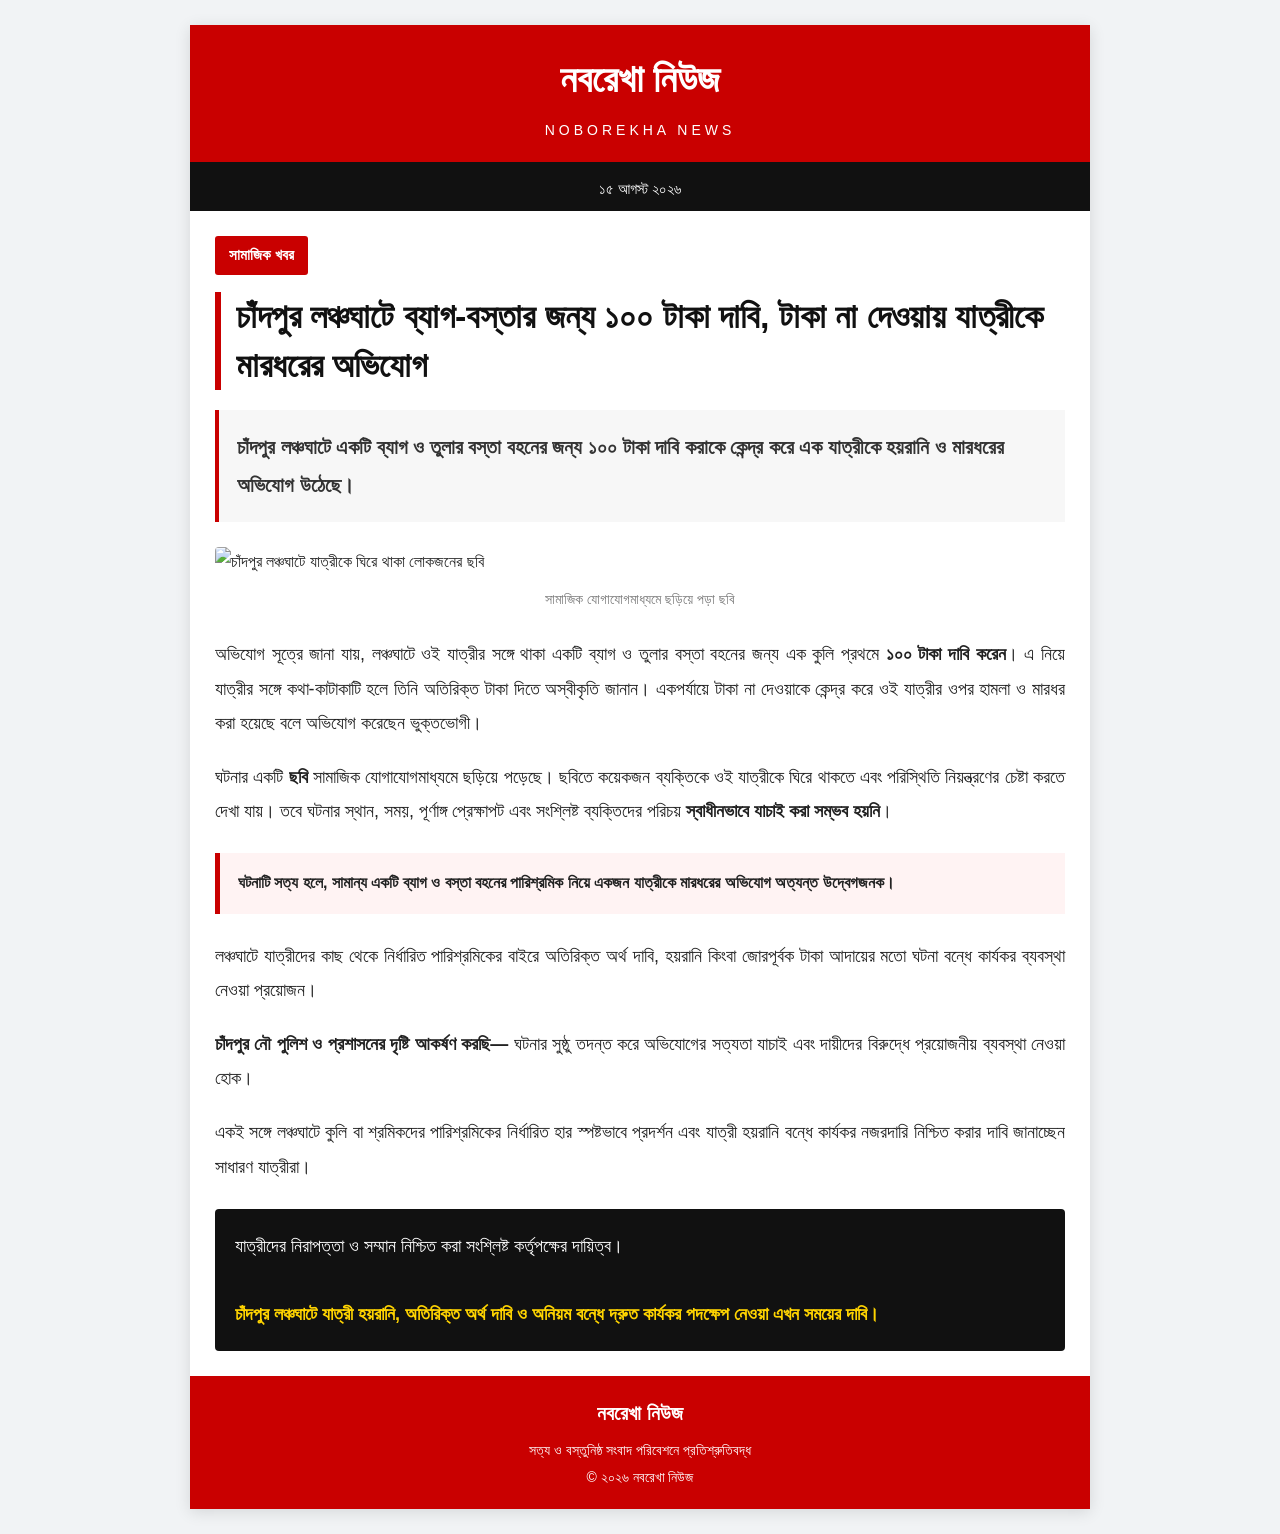
==== commit 51381c19: "Update index.html" ====
--- a/index.html
+++ b/index.html
@@ -211,20 +211,13 @@
       <div class="headline">
         চাঁদপুর লঞ্চঘাটে একটি ব্যাগ ও তুলার বস্তা বহনের জন্য ১০০ টাকা দাবি করাকে কেন্দ্র করে এক যাত্রীকে হয়রানি ও মারধরের অভিযোগ উঠেছে।
       </div>
-
-      <!-- ছবি এখানে বসবে -->
-    <!-- ছবি -->
 <img
   class="news-image"
   src="chandpur_launch_ghat_news.png"
   alt="চাঁদপুর লঞ্চঘাটে যাত্রীকে ঘিরে থাকা লোকজনের ছবি"
 >
->
-        src="https://via.placeholder.com/900x600?text=Noborekha+News"
-        alt="চাঁদপুর লঞ্চঘাটে যাত্রীকে ঘিরে থাকা লোকজনের ছবি"
-      >
-
-      <div class="caption">
+
+<div class="caption">
         সামাজিক যোগাযোগমাধ্যমে ছড়িয়ে পড়া ছবি
       </div>
 
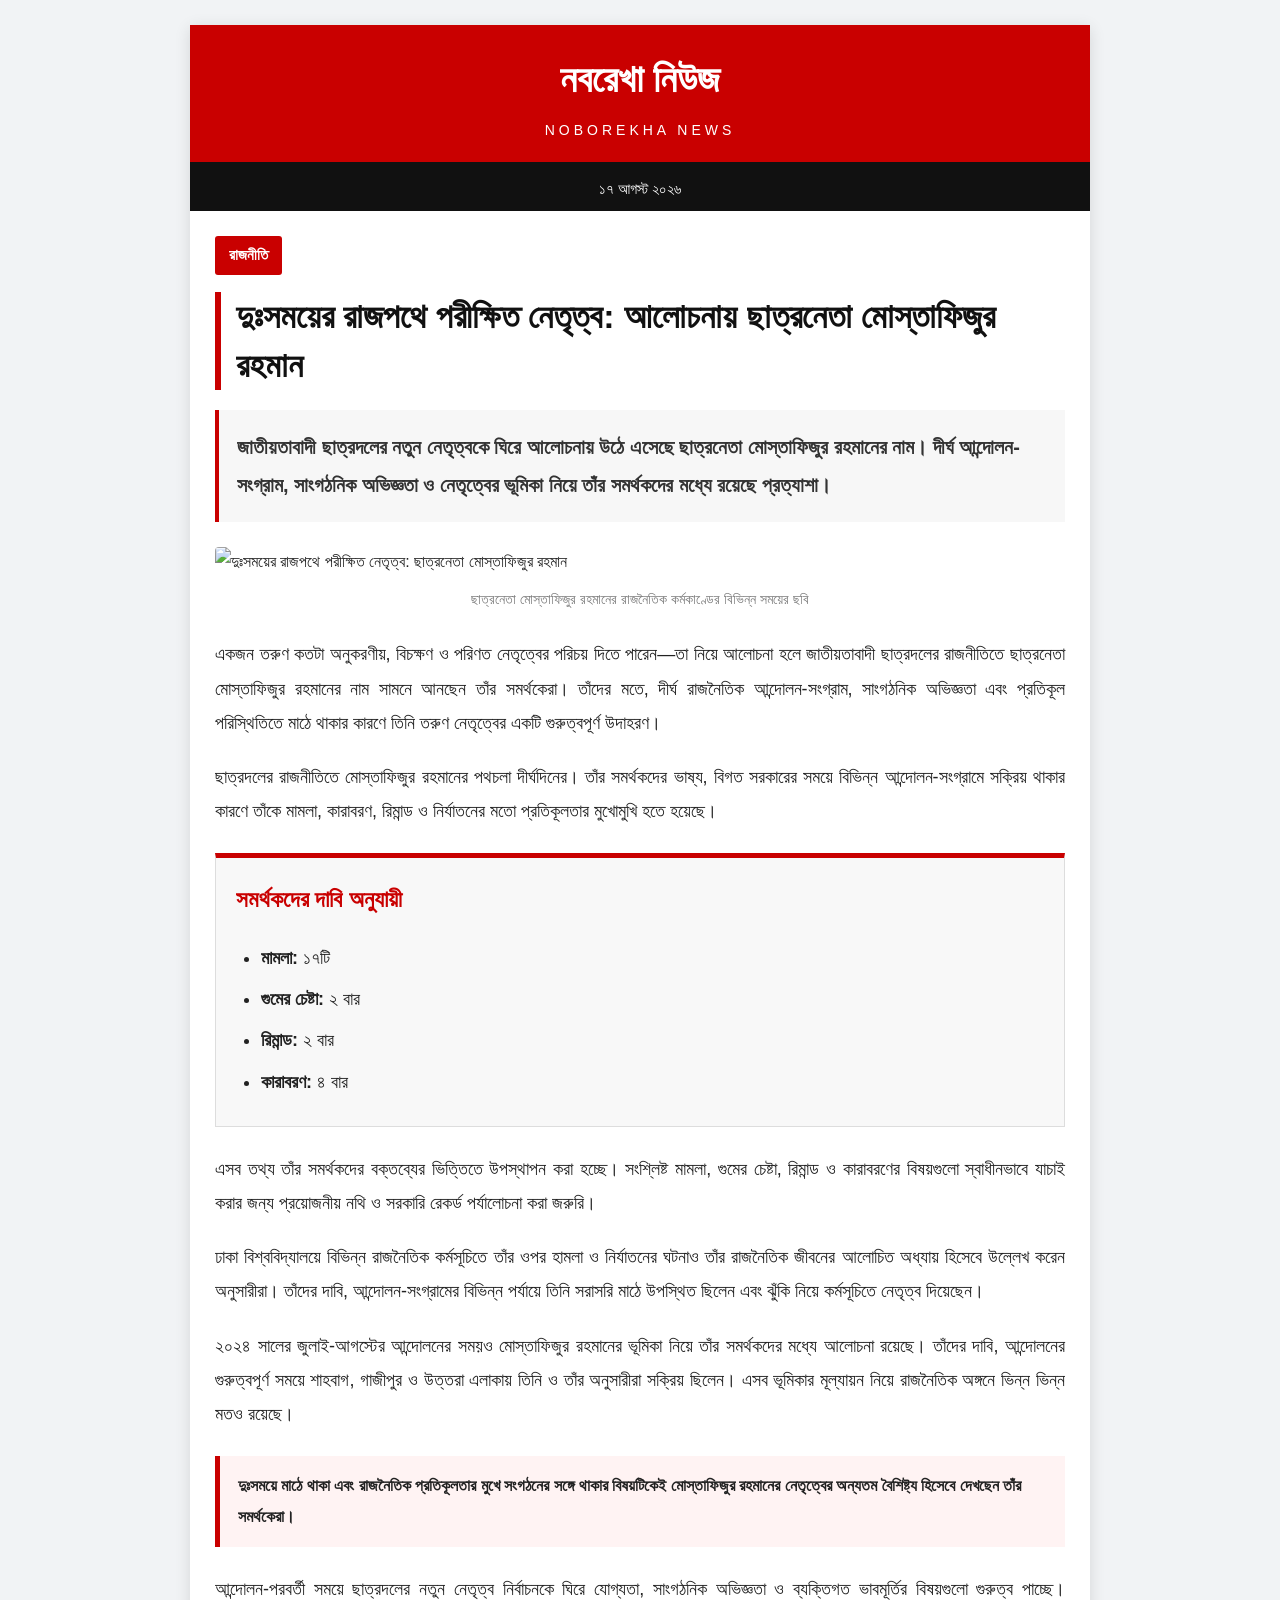
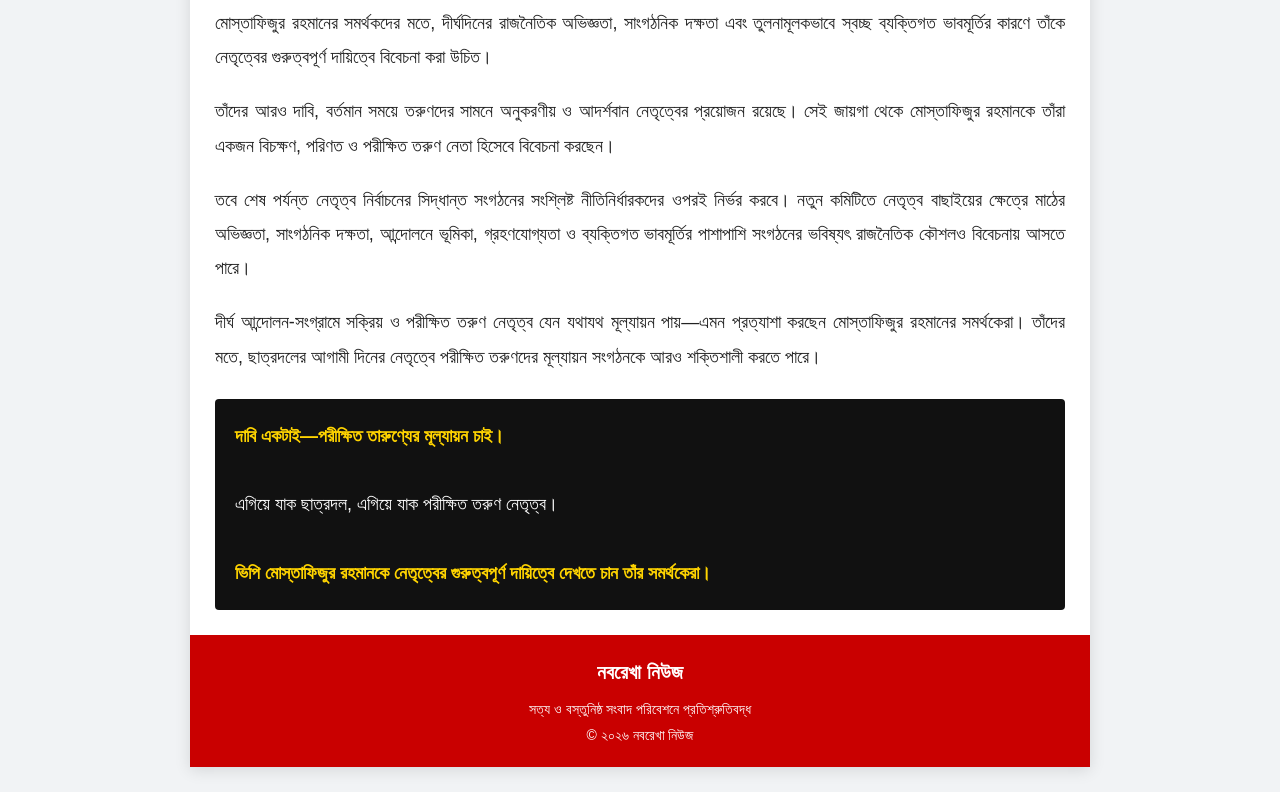
==== commit 0992047f: "Update index.html" ====
--- a/index.html
+++ b/index.html
@@ -4,17 +4,22 @@
   <meta charset="UTF-8">
   <meta name="viewport" content="width=device-width, initial-scale=1.0">
 
-  <title>চাঁদপুর লঞ্চঘাটে ব্যাগ-বস্তার জন্য ১০০ টাকা দাবি, টাকা না দেওয়ায় যাত্রীকে মারধরের অভিযোগ | নবরেখা নিউজ</title>
-
-  <meta name="description" content="চাঁদপুর লঞ্চঘাটে একটি ব্যাগ ও তুলার বস্তা বহনের জন্য ১০০ টাকা দাবি করাকে কেন্দ্র করে এক যাত্রীকে হয়রানি ও মারধরের অভিযোগ উঠেছে।">
-  <meta name="keywords" content="চাঁদপুর, চাঁদপুর লঞ্চঘাট, লঞ্চঘাট, যাত্রী হয়রানি, কুলি, মারধর, নবরেখা নিউজ">
+  <title>দুঃসময়ের রাজপথে পরীক্ষিত নেতৃত্ব: আলোচনায় ছাত্রনেতা মোস্তাফিজুর রহমান | নবরেখা নিউজ</title>
+
+  <meta name="description" content="জাতীয়তাবাদী ছাত্রদলের নতুন নেতৃত্বকে ঘিরে আলোচনায় উঠে এসেছে ছাত্রনেতা মোস্তাফিজুর রহমানের নাম। দীর্ঘ আন্দোলন-সংগ্রাম, সাংগঠনিক অভিজ্ঞতা ও নেতৃত্বের ভূমিকা নিয়ে আলোচনা করছেন তাঁর সমর্থকেরা।">
+
+  <meta name="keywords" content="মোস্তাফিজুর রহমান, ছাত্রদল, জাতীয়তাবাদী ছাত্রদল, ভিপি মোস্তাফিজ, ছাত্রনেতা মোস্তাফিজুর রহমান, ছাত্রদলের নতুন কমিটি, ছাত্রদলের নেতৃত্ব, নবরেখা নিউজ">
+
   <meta name="author" content="নবরেখা নিউজ">
 
-  <meta property="og:title" content="চাঁদপুর লঞ্চঘাটে ব্যাগ-বস্তার জন্য ১০০ টাকা দাবি, টাকা না দেওয়ায় যাত্রীকে মারধরের অভিযোগ">
-  <meta property="og:description" content="চাঁদপুর লঞ্চঘাটে ব্যাগ ও তুলার বস্তা বহনের জন্য ১০০ টাকা দাবি এবং টাকা দিতে অস্বীকৃতি জানানোয় এক যাত্রীকে মারধরের অভিযোগ উঠেছে।">
+  <meta property="og:title" content="দুঃসময়ের রাজপথে পরীক্ষিত নেতৃত্ব: আলোচনায় ছাত্রনেতা মোস্তাফিজুর রহমান">
+
+  <meta property="og:description" content="জাতীয়তাবাদী ছাত্রদলের নতুন নেতৃত্বকে ঘিরে আলোচনায় ছাত্রনেতা মোস্তাফিজুর রহমানের নাম।">
+
   <meta property="og:type" content="article">
 
   <style>
+
     * {
       box-sizing: border-box;
     }
@@ -98,11 +103,15 @@
       margin-bottom: 25px;
     }
 
+    /* প্রধান নিউজ ছবি */
+
     .news-image {
       width: 100%;
+      height: auto;
       display: block;
       margin: 20px 0;
       border-radius: 4px;
+      object-fit: cover;
     }
 
     .caption {
@@ -125,6 +134,30 @@
       padding: 15px 18px;
       margin: 25px 0;
       font-weight: 600;
+    }
+
+    .facts {
+      background: #f8f8f8;
+      border: 1px solid #ddd;
+      border-top: 5px solid #c90000;
+      padding: 20px;
+      margin: 25px 0;
+    }
+
+    .facts h2 {
+      margin-top: 0;
+      font-size: 23px;
+      color: #c90000;
+    }
+
+    .facts ul {
+      margin: 0;
+      padding-left: 25px;
+    }
+
+    .facts li {
+      font-size: 18px;
+      margin-bottom: 7px;
     }
 
     .notice {
@@ -155,6 +188,7 @@
     }
 
     @media (max-width: 600px) {
+
       .container {
         margin: 0;
       }
@@ -179,7 +213,17 @@
         font-size: 17px;
         text-align: left;
       }
-    }
+
+      .facts h2 {
+        font-size: 20px;
+      }
+
+      .facts li {
+        font-size: 17px;
+      }
+
+    }
+
   </style>
 </head>
 
@@ -187,82 +231,214 @@
 
   <div class="container">
 
-    <!-- Header -->
+    <!-- ================= HEADER ================= -->
+
     <div class="header">
-      <div class="logo">নবরেখা নিউজ</div>
-      <div class="logo-en">NOBOREKHA NEWS</div>
+
+      <div class="logo">
+        নবরেখা নিউজ
+      </div>
+
+      <div class="logo-en">
+        NOBOREKHA NEWS
+      </div>
+
     </div>
 
+
+    <!-- ================= DATE ================= -->
+
     <div class="date">
-      ১৫ আগস্ট ২০২৬
+      ১৭ আগস্ট ২০২৬
     </div>
 
-    <!-- Article -->
+
+    <!-- ================= ARTICLE ================= -->
+
     <article class="article">
 
       <div class="category">
-        সামাজিক খবর
-      </div>
+        রাজনীতি
+      </div>
+
+
+      <!-- প্রধান শিরোনাম -->
 
       <h1>
-        চাঁদপুর লঞ্চঘাটে ব্যাগ-বস্তার জন্য ১০০ টাকা দাবি, টাকা না দেওয়ায় যাত্রীকে মারধরের অভিযোগ
+        দুঃসময়ের রাজপথে পরীক্ষিত নেতৃত্ব: আলোচনায় ছাত্রনেতা মোস্তাফিজুর রহমান
       </h1>
 
+
+      <!-- সাব-হেডলাইন -->
+
       <div class="headline">
-        চাঁদপুর লঞ্চঘাটে একটি ব্যাগ ও তুলার বস্তা বহনের জন্য ১০০ টাকা দাবি করাকে কেন্দ্র করে এক যাত্রীকে হয়রানি ও মারধরের অভিযোগ উঠেছে।
-      </div>
-<img
-  class="news-image"
-  src="chandpur_launch_ghat_news.png"
-  alt="চাঁদপুর লঞ্চঘাটে যাত্রীকে ঘিরে থাকা লোকজনের ছবি"
->
-
-<div class="caption">
-        সামাজিক যোগাযোগমাধ্যমে ছড়িয়ে পড়া ছবি
-      </div>
-
-      <p>
-        অভিযোগ সূত্রে জানা যায়, লঞ্চঘাটে ওই যাত্রীর সঙ্গে থাকা একটি ব্যাগ ও তুলার বস্তা বহনের জন্য এক কুলি প্রথমে <strong>১০০ টাকা দাবি করেন</strong>। এ নিয়ে যাত্রীর সঙ্গে কথা-কাটাকাটি হলে তিনি অতিরিক্ত টাকা দিতে অস্বীকৃতি জানান। একপর্যায়ে টাকা না দেওয়াকে কেন্দ্র করে ওই যাত্রীর ওপর হামলা ও মারধর করা হয়েছে বলে অভিযোগ করেছেন ভুক্তভোগী।
-      </p>
-
-      <p>
-        ঘটনার একটি <strong>ছবি</strong> সামাজিক যোগাযোগমাধ্যমে ছড়িয়ে পড়েছে। ছবিতে কয়েকজন ব্যক্তিকে ওই যাত্রীকে ঘিরে থাকতে এবং পরিস্থিতি নিয়ন্ত্রণের চেষ্টা করতে দেখা যায়। তবে ঘটনার স্থান, সময়, পূর্ণাঙ্গ প্রেক্ষাপট এবং সংশ্লিষ্ট ব্যক্তিদের পরিচয় <strong>স্বাধীনভাবে যাচাই করা সম্ভব হয়নি</strong>।
-      </p>
+
+        জাতীয়তাবাদী ছাত্রদলের নতুন নেতৃত্বকে ঘিরে আলোচনায় উঠে এসেছে ছাত্রনেতা মোস্তাফিজুর রহমানের নাম। দীর্ঘ আন্দোলন-সংগ্রাম, সাংগঠনিক অভিজ্ঞতা ও নেতৃত্বের ভূমিকা নিয়ে তাঁর সমর্থকদের মধ্যে রয়েছে প্রত্যাশা।
+
+      </div>
+
+
+      <!-- ================= NEWS IMAGE ================= -->
+
+      <img
+        class="news-image"
+        src="mostafizur_rahman_news.png"
+        alt="দুঃসময়ের রাজপথে পরীক্ষিত নেতৃত্ব: ছাত্রনেতা মোস্তাফিজুর রহমান"
+      >
+
+
+      <div class="caption">
+
+        ছাত্রনেতা মোস্তাফিজুর রহমানের রাজনৈতিক কর্মকাণ্ডের বিভিন্ন সময়ের ছবি
+
+      </div>
+
+
+      <!-- ================= NEWS CONTENT ================= -->
+
+      <p>
+
+        একজন তরুণ কতটা অনুকরণীয়, বিচক্ষণ ও পরিণত নেতৃত্বের পরিচয় দিতে পারেন—তা নিয়ে আলোচনা হলে জাতীয়তাবাদী ছাত্রদলের রাজনীতিতে ছাত্রনেতা মোস্তাফিজুর রহমানের নাম সামনে আনছেন তাঁর সমর্থকেরা। তাঁদের মতে, দীর্ঘ রাজনৈতিক আন্দোলন-সংগ্রাম, সাংগঠনিক অভিজ্ঞতা এবং প্রতিকূল পরিস্থিতিতে মাঠে থাকার কারণে তিনি তরুণ নেতৃত্বের একটি গুরুত্বপূর্ণ উদাহরণ।
+
+      </p>
+
+
+      <p>
+
+        ছাত্রদলের রাজনীতিতে মোস্তাফিজুর রহমানের পথচলা দীর্ঘদিনের। তাঁর সমর্থকদের ভাষ্য, বিগত সরকারের সময়ে বিভিন্ন আন্দোলন-সংগ্রামে সক্রিয় থাকার কারণে তাঁকে মামলা, কারাবরণ, রিমান্ড ও নির্যাতনের মতো প্রতিকূলতার মুখোমুখি হতে হয়েছে।
+
+      </p>
+
+
+      <!-- ================= FACTS ================= -->
+
+      <div class="facts">
+
+        <h2>
+          সমর্থকদের দাবি অনুযায়ী
+        </h2>
+
+        <ul>
+
+          <li>
+            <strong>মামলা:</strong> ১৭টি
+          </li>
+
+          <li>
+            <strong>গুমের চেষ্টা:</strong> ২ বার
+          </li>
+
+          <li>
+            <strong>রিমান্ড:</strong> ২ বার
+          </li>
+
+          <li>
+            <strong>কারাবরণ:</strong> ৪ বার
+          </li>
+
+        </ul>
+
+      </div>
+
+
+      <p>
+
+        এসব তথ্য তাঁর সমর্থকদের বক্তব্যের ভিত্তিতে উপস্থাপন করা হচ্ছে। সংশ্লিষ্ট মামলা, গুমের চেষ্টা, রিমান্ড ও কারাবরণের বিষয়গুলো স্বাধীনভাবে যাচাই করার জন্য প্রয়োজনীয় নথি ও সরকারি রেকর্ড পর্যালোচনা করা জরুরি।
+
+      </p>
+
+
+      <p>
+
+        ঢাকা বিশ্ববিদ্যালয়ে বিভিন্ন রাজনৈতিক কর্মসূচিতে তাঁর ওপর হামলা ও নির্যাতনের ঘটনাও তাঁর রাজনৈতিক জীবনের আলোচিত অধ্যায় হিসেবে উল্লেখ করেন অনুসারীরা। তাঁদের দাবি, আন্দোলন-সংগ্রামের বিভিন্ন পর্যায়ে তিনি সরাসরি মাঠে উপস্থিত ছিলেন এবং ঝুঁকি নিয়ে কর্মসূচিতে নেতৃত্ব দিয়েছেন।
+
+      </p>
+
+
+      <p>
+
+        ২০২৪ সালের জুলাই-আগস্টের আন্দোলনের সময়ও মোস্তাফিজুর রহমানের ভূমিকা নিয়ে তাঁর সমর্থকদের মধ্যে আলোচনা রয়েছে। তাঁদের দাবি, আন্দোলনের গুরুত্বপূর্ণ সময়ে শাহবাগ, গাজীপুর ও উত্তরা এলাকায় তিনি ও তাঁর অনুসারীরা সক্রিয় ছিলেন। এসব ভূমিকার মূল্যায়ন নিয়ে রাজনৈতিক অঙ্গনে ভিন্ন ভিন্ন মতও রয়েছে।
+
+      </p>
+
+
+      <!-- ================= HIGHLIGHT ================= -->
 
       <div class="highlight">
-        ঘটনাটি সত্য হলে, সামান্য একটি ব্যাগ ও বস্তা বহনের পারিশ্রমিক নিয়ে একজন যাত্রীকে মারধরের অভিযোগ অত্যন্ত উদ্বেগজনক।
-      </div>
-
-      <p>
-        লঞ্চঘাটে যাত্রীদের কাছ থেকে নির্ধারিত পারিশ্রমিকের বাইরে অতিরিক্ত অর্থ দাবি, হয়রানি কিংবা জোরপূর্বক টাকা আদায়ের মতো ঘটনা বন্ধে কার্যকর ব্যবস্থা নেওয়া প্রয়োজন।
-      </p>
-
-      <p>
-        <strong>চাঁদপুর নৌ পুলিশ ও প্রশাসনের দৃষ্টি আকর্ষণ করছি—</strong> ঘটনার সুষ্ঠু তদন্ত করে অভিযোগের সত্যতা যাচাই এবং দায়ীদের বিরুদ্ধে প্রয়োজনীয় ব্যবস্থা নেওয়া হোক।
-      </p>
-
-      <p>
-        একই সঙ্গে লঞ্চঘাটে কুলি বা শ্রমিকদের পারিশ্রমিকের নির্ধারিত হার স্পষ্টভাবে প্রদর্শন এবং যাত্রী হয়রানি বন্ধে কার্যকর নজরদারি নিশ্চিত করার দাবি জানাচ্ছেন সাধারণ যাত্রীরা।
-      </p>
+
+        দুঃসময়ে মাঠে থাকা এবং রাজনৈতিক প্রতিকূলতার মুখে সংগঠনের সঙ্গে থাকার বিষয়টিকেই মোস্তাফিজুর রহমানের নেতৃত্বের অন্যতম বৈশিষ্ট্য হিসেবে দেখছেন তাঁর সমর্থকেরা।
+
+      </div>
+
+
+      <p>
+
+        আন্দোলন-পরবর্তী সময়ে ছাত্রদলের নতুন নেতৃত্ব নির্বাচনকে ঘিরে যোগ্যতা, সাংগঠনিক অভিজ্ঞতা ও ব্যক্তিগত ভাবমূর্তির বিষয়গুলো গুরুত্ব পাচ্ছে। মোস্তাফিজুর রহমানের সমর্থকদের মতে, দীর্ঘদিনের রাজনৈতিক অভিজ্ঞতা, সাংগঠনিক দক্ষতা এবং তুলনামূলকভাবে স্বচ্ছ ব্যক্তিগত ভাবমূর্তির কারণে তাঁকে নেতৃত্বের গুরুত্বপূর্ণ দায়িত্বে বিবেচনা করা উচিত।
+
+      </p>
+
+
+      <p>
+
+        তাঁদের আরও দাবি, বর্তমান সময়ে তরুণদের সামনে অনুকরণীয় ও আদর্শবান নেতৃত্বের প্রয়োজন রয়েছে। সেই জায়গা থেকে মোস্তাফিজুর রহমানকে তাঁরা একজন বিচক্ষণ, পরিণত ও পরীক্ষিত তরুণ নেতা হিসেবে বিবেচনা করছেন।
+
+      </p>
+
+
+      <p>
+
+        তবে শেষ পর্যন্ত নেতৃত্ব নির্বাচনের সিদ্ধান্ত সংগঠনের সংশ্লিষ্ট নীতিনির্ধারকদের ওপরই নির্ভর করবে। নতুন কমিটিতে নেতৃত্ব বাছাইয়ের ক্ষেত্রে মাঠের অভিজ্ঞতা, সাংগঠনিক দক্ষতা, আন্দোলনে ভূমিকা, গ্রহণযোগ্যতা ও ব্যক্তিগত ভাবমূর্তির পাশাপাশি সংগঠনের ভবিষ্যৎ রাজনৈতিক কৌশলও বিবেচনায় আসতে পারে।
+
+      </p>
+
+
+      <p>
+
+        দীর্ঘ আন্দোলন-সংগ্রামে সক্রিয় ও পরীক্ষিত তরুণ নেতৃত্ব যেন যথাযথ মূল্যায়ন পায়—এমন প্রত্যাশা করছেন মোস্তাফিজুর রহমানের সমর্থকেরা। তাঁদের মতে, ছাত্রদলের আগামী দিনের নেতৃত্বে পরীক্ষিত তরুণদের মূল্যায়ন সংগঠনকে আরও শক্তিশালী করতে পারে।
+
+      </p>
+
+
+      <!-- ================= FINAL NOTICE ================= -->
 
       <div class="notice">
-        যাত্রীদের নিরাপত্তা ও সম্মান নিশ্চিত করা সংশ্লিষ্ট কর্তৃপক্ষের দায়িত্ব।
-        <br><br>
+
         <strong>
-          চাঁদপুর লঞ্চঘাটে যাত্রী হয়রানি, অতিরিক্ত অর্থ দাবি ও অনিয়ম বন্ধে দ্রুত কার্যকর পদক্ষেপ নেওয়া এখন সময়ের দাবি।
+          দাবি একটাই—পরীক্ষিত তারুণ্যের মূল্যায়ন চাই।
         </strong>
-      </div>
+
+        <br>
+        <br>
+
+        এগিয়ে যাক ছাত্রদল, এগিয়ে যাক পরীক্ষিত তরুণ নেতৃত্ব।
+
+        <br>
+        <br>
+
+        <strong>
+          ভিপি মোস্তাফিজুর রহমানকে নেতৃত্বের গুরুত্বপূর্ণ দায়িত্বে দেখতে চান তাঁর সমর্থকেরা।
+        </strong>
+
+      </div>
+
 
     </article>
 
-    <!-- Footer -->
+
+    <!-- ================= FOOTER ================= -->
+
     <div class="footer">
+
       <div class="footer-title">
         নবরেখা নিউজ
       </div>
+
       সত্য ও বস্তুনিষ্ঠ সংবাদ পরিবেশনে প্রতিশ্রুতিবদ্ধ
+
       <br>
+
       © ২০২৬ নবরেখা নিউজ
+
     </div>
 
   </div>
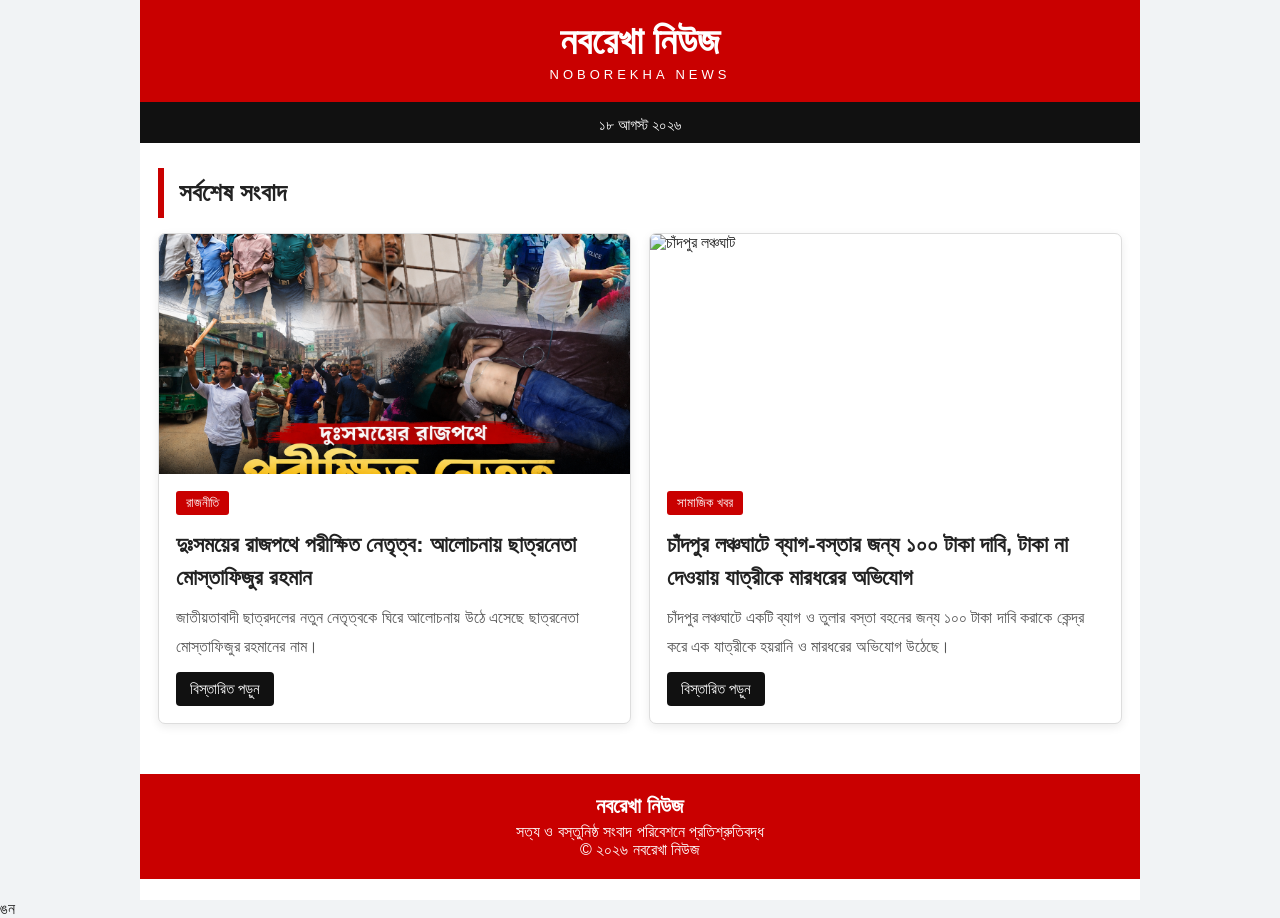
==== commit 9dfcef36: "Update print statement from 'Hello' to 'Goodbye'" ====
--- a/index.html
+++ b/index.html
@@ -4,114 +4,175 @@
   <meta charset="UTF-8">
   <meta name="viewport" content="width=device-width, initial-scale=1.0">
 
-  <title>দুঃসময়ের রাজপথে পরীক্ষিত নেতৃত্ব: আলোচনায় ছাত্রনেতা মোস্তাফিজুর রহমান | নবরেখা নিউজ</title>
-
-  <meta name="description" content="জাতীয়তাবাদী ছাত্রদলের নতুন নেতৃত্বকে ঘিরে আলোচনায় উঠে এসেছে ছাত্রনেতা মোস্তাফিজুর রহমানের নাম। দীর্ঘ আন্দোলন-সংগ্রাম, সাংগঠনিক অভিজ্ঞতা ও নেতৃত্বের ভূমিকা নিয়ে আলোচনা করছেন তাঁর সমর্থকেরা।">
-
-  <meta name="keywords" content="মোস্তাফিজুর রহমান, ছাত্রদল, জাতীয়তাবাদী ছাত্রদল, ভিপি মোস্তাফিজ, ছাত্রনেতা মোস্তাফিজুর রহমান, ছাত্রদলের নতুন কমিটি, ছাত্রদলের নেতৃত্ব, নবরেখা নিউজ">
+  <title>নবরেখা নিউজ | সত্য ও বস্তুনিষ্ঠ সংবাদ</title>
+
+  <meta name="description" content="নবরেখা নিউজ—বাংলাদেশ ও চাঁদপুরসহ বিভিন্ন গুরুত্বপূর্ণ সংবাদ, প্রতিবেদন ও актуাল খবর।">
+
+  <meta name="keywords" content="নবরেখা নিউজ, চাঁদপুর নিউজ, বাংলাদেশ নিউজ, সংবাদ, খবর">
 
   <meta name="author" content="নবরেখা নিউজ">
 
-  <meta property="og:title" content="দুঃসময়ের রাজপথে পরীক্ষিত নেতৃত্ব: আলোচনায় ছাত্রনেতা মোস্তাফিজুর রহমান">
-
-  <meta property="og:description" content="জাতীয়তাবাদী ছাত্রদলের নতুন নেতৃত্বকে ঘিরে আলোচনায় ছাত্রনেতা মোস্তাফিজুর রহমানের নাম।">
-
-  <meta property="og:type" content="article">
-
   <style>
-
     * {
       box-sizing: border-box;
     }
 
     body {
       margin: 0;
-      padding: 0;
       background: #f1f3f5;
+      color: #222;
       font-family: "Noto Sans Bengali", "SolaimanLipi", Arial, sans-serif;
-      color: #222;
-      line-height: 1.9;
-    }
-
-    .container {
-      width: 100%;
-      max-width: 900px;
-      margin: 25px auto;
-      background: #fff;
-      box-shadow: 0 3px 15px rgba(0,0,0,0.12);
     }
 
     .header {
       background: #c90000;
       color: white;
-      padding: 18px 25px;
       text-align: center;
+      padding: 20px 15px;
       border-bottom: 5px solid #111;
     }
 
     .logo {
       font-size: 38px;
       font-weight: 900;
-      margin: 0;
     }
 
     .logo-en {
-      font-size: 14px;
+      font-size: 13px;
       letter-spacing: 4px;
-      margin-top: 2px;
+      margin-top: 3px;
     }
 
     .date {
       background: #111;
-      color: #fff;
-      padding: 8px 15px;
+      color: white;
       text-align: center;
+      padding: 9px;
       font-size: 15px;
     }
 
-    .article {
-      padding: 25px;
+    .container {
+      width: 100%;
+      max-width: 1000px;
+      margin: auto;
+      background: white;
+      min-height: 100vh;
+    }
+
+    .section-title {
+      margin: 25px 18px 15px;
+      padding: 10px 15px;
+      border-left: 6px solid #c90000;
+      font-size: 25px;
+      font-weight: bold;
+    }
+
+    .news-grid {
+      display: grid;
+      grid-template-columns: repeat(2, 1fr);
+      gap: 18px;
+      padding: 0 18px 30px;
+    }
+
+    .news-card {
+      background: #fff;
+      border: 1px solid #ddd;
+      border-radius: 7px;
+      overflow: hidden;
+      box-shadow: 0 3px 10px rgba(0,0,0,.08);
+    }
+
+    .news-card img {
+      width: 100%;
+      height: 240px;
+      object-fit: cover;
+      display: block;
+    }
+
+    .card-content {
+      padding: 17px;
     }
 
     .category {
       display: inline-block;
       background: #c90000;
-      color: #fff;
-      padding: 5px 14px;
+      color: white;
+      padding: 4px 10px;
+      border-radius: 3px;
+      font-size: 13px;
+      margin-bottom: 8px;
+    }
+
+    .news-card h2 {
+      font-size: 22px;
+      line-height: 1.5;
+      margin: 5px 0 10px;
+    }
+
+    .summary {
+      font-size: 16px;
+      line-height: 1.8;
+      color: #555;
+    }
+
+    .read-more {
+      display: inline-block;
+      margin-top: 10px;
+      background: #111;
+      color: white;
+      text-decoration: none;
+      padding: 8px 14px;
+      border-radius: 4px;
       font-size: 15px;
-      font-weight: bold;
-      margin-bottom: 12px;
-      border-radius: 3px;
-    }
-
-    h1 {
+    }
+
+    .article {
+      display: none;
+      padding: 20px;
+    }
+
+    .article.active {
+      display: block;
+    }
+
+    .back {
+      display: inline-block;
+      background: #111;
+      color: white;
+      text-decoration: none;
+      padding: 8px 14px;
+      border-radius: 4px;
+      margin-bottom: 20px;
+    }
+
+    .article .category {
+      margin-bottom: 10px;
+    }
+
+    .article h1 {
       font-size: 34px;
-      line-height: 1.45;
-      margin: 5px 0 20px;
-      color: #111;
+      line-height: 1.5;
       border-left: 6px solid #c90000;
       padding-left: 15px;
+      margin: 5px 0 20px;
     }
 
     .headline {
-      font-size: 20px;
-      font-weight: 700;
-      color: #333;
       background: #f7f7f7;
-      padding: 18px;
       border-left: 4px solid #c90000;
-      margin-bottom: 25px;
-    }
-
-    /* প্রধান নিউজ ছবি */
-
-    .news-image {
+      padding: 17px;
+      font-size: 19px;
+      font-weight: bold;
+      line-height: 1.8;
+      margin-bottom: 20px;
+    }
+
+    .article-image {
       width: 100%;
       height: auto;
       display: block;
+      border-radius: 5px;
       margin: 20px 0;
-      border-radius: 4px;
-      object-fit: cover;
     }
 
     .caption {
@@ -122,10 +183,11 @@
       margin-bottom: 25px;
     }
 
-    p {
+    .article p {
       font-size: 18px;
-      margin: 0 0 20px;
+      line-height: 1.95;
       text-align: justify;
+      margin-bottom: 20px;
     }
 
     .highlight {
@@ -133,40 +195,36 @@
       border-left: 5px solid #c90000;
       padding: 15px 18px;
       margin: 25px 0;
-      font-weight: 600;
+      font-weight: bold;
+      line-height: 1.8;
     }
 
     .facts {
       background: #f8f8f8;
       border: 1px solid #ddd;
       border-top: 5px solid #c90000;
-      padding: 20px;
+      padding: 18px;
       margin: 25px 0;
     }
 
     .facts h2 {
+      color: #c90000;
       margin-top: 0;
-      font-size: 23px;
-      color: #c90000;
-    }
-
-    .facts ul {
-      margin: 0;
-      padding-left: 25px;
     }
 
     .facts li {
-      font-size: 18px;
+      font-size: 17px;
       margin-bottom: 7px;
     }
 
     .notice {
       background: #111;
-      color: #fff;
+      color: white;
       padding: 20px;
       margin-top: 25px;
       font-size: 18px;
-      border-radius: 4px;
+      line-height: 1.8;
+      border-radius: 5px;
     }
 
     .notice strong {
@@ -177,271 +235,375 @@
       background: #c90000;
       color: white;
       text-align: center;
-      padding: 18px;
-      font-size: 14px;
+      padding: 20px;
+      margin-top: 20px;
     }
 
     .footer-title {
-      font-size: 20px;
+      font-size: 21px;
       font-weight: bold;
       margin-bottom: 5px;
     }
 
-    @media (max-width: 600px) {
-
-      .container {
-        margin: 0;
-      }
-
-      .article {
-        padding: 16px;
-      }
+    @media (max-width: 700px) {
 
       .logo {
         font-size: 30px;
       }
 
-      h1 {
+      .news-grid {
+        grid-template-columns: 1fr;
+        padding: 0 12px 25px;
+      }
+
+      .news-card img {
+        height: auto;
+      }
+
+      .section-title {
+        font-size: 22px;
+        margin-left: 12px;
+        margin-right: 12px;
+      }
+
+      .article {
+        padding: 15px;
+      }
+
+      .article h1 {
         font-size: 25px;
       }
 
       .headline {
-        font-size: 18px;
-      }
-
-      p {
+        font-size: 17px;
+      }
+
+      .article p {
         font-size: 17px;
         text-align: left;
       }
-
-      .facts h2 {
-        font-size: 20px;
-      }
-
-      .facts li {
-        font-size: 17px;
-      }
-
-    }
-
+    }
   </style>
 </head>
 
 <body>
 
-  <div class="container">
-
-    <!-- ================= HEADER ================= -->
-
-    <div class="header">
-
-      <div class="logo">
-        নবরেখা নিউজ
+<div class="container">
+
+  <!-- HEADER -->
+  <header class="header">
+    <div class="logo">নবরেখা নিউজ</div>
+    <div class="logo-en">NOBOREKHA NEWS</div>
+  </header>
+
+  <div class="date">
+    ১৮ আগস্ট ২০২৬
+  </div>
+
+
+  <!-- ================= HOME ================= -->
+
+  <section id="home">
+
+    <div class="section-title">
+      সর্বশেষ সংবাদ
+    </div>
+
+    <div class="news-grid">
+
+      <!-- REPORT 1 -->
+
+      <div class="news-card">
+
+        <img
+          src="mostafizur_rahman_news.png"
+          alt="ছাত্রনেতা মোস্তাফিজুর রহমান">
+
+        <div class="card-content">
+
+          <span class="category">রাজনীতি</span>
+
+          <h2>
+            দুঃসময়ের রাজপথে পরীক্ষিত নেতৃত্ব: আলোচনায় ছাত্রনেতা মোস্তাফিজুর রহমান
+          </h2>
+
+          <div class="summary">
+            জাতীয়তাবাদী ছাত্রদলের নতুন নেতৃত্বকে ঘিরে আলোচনায় উঠে এসেছে ছাত্রনেতা মোস্তাফিজুর রহমানের নাম।
+          </div>
+
+          <a
+            href="#mostafizur"
+            class="read-more"
+            onclick="showArticle('mostafizur')">
+            বিস্তারিত পড়ুন
+          </a>
+
+        </div>
       </div>
 
-      <div class="logo-en">
-        NOBOREKHA NEWS
+
+      <!-- REPORT 2 -->
+
+      <div class="news-card">
+
+        <img
+          src="chandpur_launch_ghat_news.png"
+          alt="চাঁদপুর লঞ্চঘাট">
+
+        <div class="card-content">
+
+          <span class="category">সামাজিক খবর</span>
+
+          <h2>
+            চাঁদপুর লঞ্চঘাটে ব্যাগ-বস্তার জন্য ১০০ টাকা দাবি, টাকা না দেওয়ায় যাত্রীকে মারধরের অভিযোগ
+          </h2>
+
+          <div class="summary">
+            চাঁদপুর লঞ্চঘাটে একটি ব্যাগ ও তুলার বস্তা বহনের জন্য ১০০ টাকা দাবি করাকে কেন্দ্র করে এক যাত্রীকে হয়রানি ও মারধরের অভিযোগ উঠেছে।
+          </div>
+
+          <a
+            href="#chandpur"
+            class="read-more"
+            onclick="showArticle('chandpur')">
+            বিস্তারিত পড়ুন
+          </a>
+
+        </div>
       </div>
 
     </div>
 
-
-    <!-- ================= DATE ================= -->
-
-    <div class="date">
-      ১৭ আগস্ট ২০২৬
-    </div>
-
-
-    <!-- ================= ARTICLE ================= -->
-
-    <article class="article">
-
-      <div class="category">
-        রাজনীতি
-      </div>
-
-
-      <!-- প্রধান শিরোনাম -->
-
-      <h1>
-        দুঃসময়ের রাজপথে পরীক্ষিত নেতৃত্ব: আলোচনায় ছাত্রনেতা মোস্তাফিজুর রহমান
-      </h1>
-
-
-      <!-- সাব-হেডলাইন -->
-
-      <div class="headline">
-
-        জাতীয়তাবাদী ছাত্রদলের নতুন নেতৃত্বকে ঘিরে আলোচনায় উঠে এসেছে ছাত্রনেতা মোস্তাফিজুর রহমানের নাম। দীর্ঘ আন্দোলন-সংগ্রাম, সাংগঠনিক অভিজ্ঞতা ও নেতৃত্বের ভূমিকা নিয়ে তাঁর সমর্থকদের মধ্যে রয়েছে প্রত্যাশা।
-
-      </div>
-
-
-      <!-- ================= NEWS IMAGE ================= -->
-
-      <img
-        class="news-image"
-        src="mostafizur_rahman_news.png"
-        alt="দুঃসময়ের রাজপথে পরীক্ষিত নেতৃত্ব: ছাত্রনেতা মোস্তাফিজুর রহমান"
-      >
-
-
-      <div class="caption">
-
-        ছাত্রনেতা মোস্তাফিজুর রহমানের রাজনৈতিক কর্মকাণ্ডের বিভিন্ন সময়ের ছবি
-
-      </div>
-
-
-      <!-- ================= NEWS CONTENT ================= -->
-
-      <p>
-
-        একজন তরুণ কতটা অনুকরণীয়, বিচক্ষণ ও পরিণত নেতৃত্বের পরিচয় দিতে পারেন—তা নিয়ে আলোচনা হলে জাতীয়তাবাদী ছাত্রদলের রাজনীতিতে ছাত্রনেতা মোস্তাফিজুর রহমানের নাম সামনে আনছেন তাঁর সমর্থকেরা। তাঁদের মতে, দীর্ঘ রাজনৈতিক আন্দোলন-সংগ্রাম, সাংগঠনিক অভিজ্ঞতা এবং প্রতিকূল পরিস্থিতিতে মাঠে থাকার কারণে তিনি তরুণ নেতৃত্বের একটি গুরুত্বপূর্ণ উদাহরণ।
-
-      </p>
-
-
-      <p>
-
-        ছাত্রদলের রাজনীতিতে মোস্তাফিজুর রহমানের পথচলা দীর্ঘদিনের। তাঁর সমর্থকদের ভাষ্য, বিগত সরকারের সময়ে বিভিন্ন আন্দোলন-সংগ্রামে সক্রিয় থাকার কারণে তাঁকে মামলা, কারাবরণ, রিমান্ড ও নির্যাতনের মতো প্রতিকূলতার মুখোমুখি হতে হয়েছে।
-
-      </p>
-
-
-      <!-- ================= FACTS ================= -->
-
-      <div class="facts">
-
-        <h2>
-          সমর্থকদের দাবি অনুযায়ী
-        </h2>
-
-        <ul>
-
-          <li>
-            <strong>মামলা:</strong> ১৭টি
-          </li>
-
-          <li>
-            <strong>গুমের চেষ্টা:</strong> ২ বার
-          </li>
-
-          <li>
-            <strong>রিমান্ড:</strong> ২ বার
-          </li>
-
-          <li>
-            <strong>কারাবরণ:</strong> ৪ বার
-          </li>
-
-        </ul>
-
-      </div>
-
-
-      <p>
-
-        এসব তথ্য তাঁর সমর্থকদের বক্তব্যের ভিত্তিতে উপস্থাপন করা হচ্ছে। সংশ্লিষ্ট মামলা, গুমের চেষ্টা, রিমান্ড ও কারাবরণের বিষয়গুলো স্বাধীনভাবে যাচাই করার জন্য প্রয়োজনীয় নথি ও সরকারি রেকর্ড পর্যালোচনা করা জরুরি।
-
-      </p>
-
-
-      <p>
-
-        ঢাকা বিশ্ববিদ্যালয়ে বিভিন্ন রাজনৈতিক কর্মসূচিতে তাঁর ওপর হামলা ও নির্যাতনের ঘটনাও তাঁর রাজনৈতিক জীবনের আলোচিত অধ্যায় হিসেবে উল্লেখ করেন অনুসারীরা। তাঁদের দাবি, আন্দোলন-সংগ্রামের বিভিন্ন পর্যায়ে তিনি সরাসরি মাঠে উপস্থিত ছিলেন এবং ঝুঁকি নিয়ে কর্মসূচিতে নেতৃত্ব দিয়েছেন।
-
-      </p>
-
-
-      <p>
-
-        ২০২৪ সালের জুলাই-আগস্টের আন্দোলনের সময়ও মোস্তাফিজুর রহমানের ভূমিকা নিয়ে তাঁর সমর্থকদের মধ্যে আলোচনা রয়েছে। তাঁদের দাবি, আন্দোলনের গুরুত্বপূর্ণ সময়ে শাহবাগ, গাজীপুর ও উত্তরা এলাকায় তিনি ও তাঁর অনুসারীরা সক্রিয় ছিলেন। এসব ভূমিকার মূল্যায়ন নিয়ে রাজনৈতিক অঙ্গনে ভিন্ন ভিন্ন মতও রয়েছে।
-
-      </p>
-
-
-      <!-- ================= HIGHLIGHT ================= -->
-
-      <div class="highlight">
-
-        দুঃসময়ে মাঠে থাকা এবং রাজনৈতিক প্রতিকূলতার মুখে সংগঠনের সঙ্গে থাকার বিষয়টিকেই মোস্তাফিজুর রহমানের নেতৃত্বের অন্যতম বৈশিষ্ট্য হিসেবে দেখছেন তাঁর সমর্থকেরা।
-
-      </div>
-
-
-      <p>
-
-        আন্দোলন-পরবর্তী সময়ে ছাত্রদলের নতুন নেতৃত্ব নির্বাচনকে ঘিরে যোগ্যতা, সাংগঠনিক অভিজ্ঞতা ও ব্যক্তিগত ভাবমূর্তির বিষয়গুলো গুরুত্ব পাচ্ছে। মোস্তাফিজুর রহমানের সমর্থকদের মতে, দীর্ঘদিনের রাজনৈতিক অভিজ্ঞতা, সাংগঠনিক দক্ষতা এবং তুলনামূলকভাবে স্বচ্ছ ব্যক্তিগত ভাবমূর্তির কারণে তাঁকে নেতৃত্বের গুরুত্বপূর্ণ দায়িত্বে বিবেচনা করা উচিত।
-
-      </p>
-
-
-      <p>
-
-        তাঁদের আরও দাবি, বর্তমান সময়ে তরুণদের সামনে অনুকরণীয় ও আদর্শবান নেতৃত্বের প্রয়োজন রয়েছে। সেই জায়গা থেকে মোস্তাফিজুর রহমানকে তাঁরা একজন বিচক্ষণ, পরিণত ও পরীক্ষিত তরুণ নেতা হিসেবে বিবেচনা করছেন।
-
-      </p>
-
-
-      <p>
-
-        তবে শেষ পর্যন্ত নেতৃত্ব নির্বাচনের সিদ্ধান্ত সংগঠনের সংশ্লিষ্ট নীতিনির্ধারকদের ওপরই নির্ভর করবে। নতুন কমিটিতে নেতৃত্ব বাছাইয়ের ক্ষেত্রে মাঠের অভিজ্ঞতা, সাংগঠনিক দক্ষতা, আন্দোলনে ভূমিকা, গ্রহণযোগ্যতা ও ব্যক্তিগত ভাবমূর্তির পাশাপাশি সংগঠনের ভবিষ্যৎ রাজনৈতিক কৌশলও বিবেচনায় আসতে পারে।
-
-      </p>
-
-
-      <p>
-
-        দীর্ঘ আন্দোলন-সংগ্রামে সক্রিয় ও পরীক্ষিত তরুণ নেতৃত্ব যেন যথাযথ মূল্যায়ন পায়—এমন প্রত্যাশা করছেন মোস্তাফিজুর রহমানের সমর্থকেরা। তাঁদের মতে, ছাত্রদলের আগামী দিনের নেতৃত্বে পরীক্ষিত তরুণদের মূল্যায়ন সংগঠনকে আরও শক্তিশালী করতে পারে।
-
-      </p>
-
-
-      <!-- ================= FINAL NOTICE ================= -->
-
-      <div class="notice">
-
-        <strong>
-          দাবি একটাই—পরীক্ষিত তারুণ্যের মূল্যায়ন চাই।
-        </strong>
-
-        <br>
-        <br>
-
-        এগিয়ে যাক ছাত্রদল, এগিয়ে যাক পরীক্ষিত তরুণ নেতৃত্ব।
-
-        <br>
-        <br>
-
-        <strong>
-          ভিপি মোস্তাফিজুর রহমানকে নেতৃত্বের গুরুত্বপূর্ণ দায়িত্বে দেখতে চান তাঁর সমর্থকেরা।
-        </strong>
-
-      </div>
-
-
-    </article>
-
-
-    <!-- ================= FOOTER ================= -->
-
-    <div class="footer">
-
-      <div class="footer-title">
-        নবরেখা নিউজ
-      </div>
-
-      সত্য ও বস্তুনিষ্ঠ সংবাদ পরিবেশনে প্রতিশ্রুতিবদ্ধ
-
-      <br>
-
-      © ২০২৬ নবরেখা নিউজ
-
-    </div>
-
-  </div>
+  </section>
+
+
+  <!-- ================= MOSTAFIZUR ARTICLE ================= -->
+
+  <article id="mostafizur" class="article">
+
+    <a href="#home" class="back" onclick="showHome()">
+      ← সব সংবাদে ফিরে যান
+    </a>
+
+    <span class="category">রাজনীতি</span>
+
+    <h1>
+      দুঃসময়ের রাজপথে পরীক্ষিত নেতৃত্ব: আলোচনায় ছাত্রনেতা মোস্তাফিজুর রহমান
+    </h1>
+
+    <div class="headline">
+      জাতীয়তাবাদী ছাত্রদলের নতুন নেতৃত্বকে ঘিরে আলোচনায় উঠে এসেছে ছাত্রনেতা মোস্তাফিজুর রহমানের নাম। দীর্ঘ আন্দোলন-সংগ্রাম, সাংগঠনিক অভিজ্ঞতা ও নেতৃত্বের ভূমিকা নিয়ে তাঁর সমর্থকদের মধ্যে রয়েছে প্রত্যাশা।
+    </div>
+
+    <img
+      class="article-image"
+      src="mostafizur_rahman_news.png"
+      alt="ছাত্রনেতা মোস্তাফিজুর রহমান">
+
+    <div class="caption">
+      ছাত্রনেতা মোস্তাফিজুর রহমানের রাজনৈতিক কর্মকাণ্ডের বিভিন্ন সময়ের ছবি
+    </div>
+
+    <p>
+      একজন তরুণ কতটা অনুকরণীয়, বিচক্ষণ ও পরিণত নেতৃত্বের পরিচয় দিতে পারেন—তা নিয়ে আলোচনা হলে জাতীয়তাবাদী ছাত্রদলের রাজনীতিতে ছাত্রনেতা মোস্তাফিজুর রহমানের নাম সামনে আনছেন তাঁর সমর্থকেরা। তাঁদের মতে, দীর্ঘ রাজনৈতিক আন্দোলন-সংগ্রাম, সাংগঠনিক অভিজ্ঞতা এবং প্রতিকূল পরিস্থিতিতে মাঠে থাকার কারণে তিনি তরুণ নেতৃত্বের একটি গুরুত্বপূর্ণ উদাহরণ।
+    </p>
+
+    <p>
+      ছাত্রদলের রাজনীতিতে মোস্তাফিজুর রহমানের পথচলা দীর্ঘদিনের। তাঁর সমর্থকদের ভাষ্য, বিগত সরকারের সময়ে বিভিন্ন আন্দোলন-সংগ্রামে সক্রিয় থাকার কারণে তাঁকে মামলা, কারাবরণ, রিমান্ড ও নির্যাতনের মতো প্রতিকূলতার মুখোমুখি হতে হয়েছে।
+    </p>
+
+    <div class="facts">
+
+      <h2>সমর্থকদের দাবি অনুযায়ী</h2>
+
+      <ul>
+        <li><strong>মামলা:</strong> ১৭টি</li>
+        <li><strong>গুমের চেষ্টা:</strong> ২ বার</li>
+        <li><strong>রিমান্ড:</strong> ২ বার</li>
+        <li><strong>কারাবরণ:</strong> ৪ বার</li>
+      </ul>
+
+    </div>
+
+    <p>
+      এসব তথ্য তাঁর সমর্থকদের বক্তব্যের ভিত্তিতে উপস্থাপন করা হচ্ছে। সংশ্লিষ্ট মামলা, গুমের চেষ্টা, রিমান্ড ও কারাবরণের বিষয়গুলো স্বাধীনভাবে যাচাই করার জন্য প্রয়োজনীয় নথি ও সরকারি রেকর্ড পর্যালোচনা করা জরুরি।
+    </p>
+
+    <p>
+      ঢাকা বিশ্ববিদ্যালয়ে বিভিন্ন রাজনৈতিক কর্মসূচিতে তাঁর ওপর হামলা ও নির্যাতনের ঘটনাও তাঁর রাজনৈতিক জীবনের আলোচিত অধ্যায় হিসেবে উল্লেখ করেন অনুসারীরা। তাঁদের দাবি, আন্দোলন-সংগ্রামের বিভিন্ন পর্যায়ে তিনি সরাসরি মাঠে উপস্থিত ছিলেন এবং ঝুঁকি নিয়ে কর্মসূচিতে নেতৃত্ব দিয়েছেন।
+    </p>
+
+    <p>
+      ২০২৪ সালের জুলাই-আগস্টের আন্দোলনের সময়ও মোস্তাফিজুর রহমানের ভূমিকা নিয়ে তাঁর সমর্থকদের মধ্যে আলোচনা রয়েছে। তাঁদের দাবি, আন্দোলনের গুরুত্বপূর্ণ সময়ে শাহবাগ, গাজীপুর ও উত্তরা এলাকায় তিনি ও তাঁর অনুসারীরা সক্রিয় ছিলেন। এসব ভূমিকার মূল্যায়ন নিয়ে রাজনৈতিক অঙ্গনে ভিন্ন ভিন্ন মতও রয়েছে।
+    </p>
+
+    <div class="highlight">
+      দুঃসময়ে মাঠে থাকা এবং রাজনৈতিক প্রতিকূলতার মুখে সংগঠনের সঙ্গে থাকার বিষয়টিকেই মোস্তাফিজুর রহমানের নেতৃত্বের অন্যতম বৈশিষ্ট্য হিসেবে দেখছেন তাঁর সমর্থকেরা।
+    </div>
+
+    <p>
+      আন্দোলন-পরবর্তী সময়ে ছাত্রদলের নতুন নেতৃত্ব নির্বাচনকে ঘিরে যোগ্যতা, সাংগঠনিক অভিজ্ঞতা ও ব্যক্তিগত ভাবমূর্তির বিষয়গুলো গুরুত্ব পাচ্ছে। মোস্তাফিজুর রহমানের সমর্থকদের মতে, দীর্ঘদিনের রাজনৈতিক অভিজ্ঞতা, সাংগঠনিক দক্ষতা এবং তুলনামূলকভাবে স্বচ্ছ ব্যক্তিগত ভাবমূর্তির কারণে তাঁকে নেতৃত্বের গুরুত্বপূর্ণ দায়িত্বে বিবেচনা করা উচিত।
+    </p>
+
+    <p>
+      তাঁদের আরও দাবি, বর্তমান সময়ে তরুণদের সামনে অনুকরণীয় ও আদর্শবান নেতৃত্বের প্রয়োজন রয়েছে। সেই জায়গা থেকে মোস্তাফিজুর রহমানকে তাঁরা একজন বিচক্ষণ, পরিণত ও পরীক্ষিত তরুণ নেতা হিসেবে বিবেচনা করছেন।
+    </p>
+
+    <p>
+      তবে শেষ পর্যন্ত নেতৃত্ব নির্বাচনের সিদ্ধান্ত সংগঠনের সংশ্লিষ্ট নীতিনির্ধারকদের ওপরই নির্ভর করবে। নতুন কমিটিতে নেতৃত্ব বাছাইয়ের ক্ষেত্রে মাঠের অভিজ্ঞতা, সাংগঠনিক দক্ষতা, আন্দোলনে ভূমিকা, গ্রহণযোগ্যতা ও ব্যক্তিগত ভাবমূর্তির পাশাপাশি সংগঠনের ভবিষ্যৎ রাজনৈতিক কৌশলও বিবেচনায় আসতে পারে।
+    </p>
+
+    <div class="notice">
+
+      <strong>
+        দাবি একটাই—পরীক্ষিত তারুণ্যের মূল্যায়ন চাই।
+      </strong>
+
+      <br><br>
+
+      এগিয়ে যাক ছাত্রদল, এগিয়ে যাক পরীক্ষিত তরুণ নেতৃত্ব।
+
+      <br><br>
+
+      <strong>
+        ভিপি মোস্তাফিজুর রহমানকে নেতৃত্বের গুরুত্বপূর্ণ দায়িত্বে দেখতে চান তাঁর সমর্থকেরা।
+      </strong>
+
+    </div>
+
+  </article>
+
+
+  <!-- ================= CHANDPUR ARTICLE ================= -->
+
+  <article id="chandpur" class="article">
+
+    <a href="#home" class="back" onclick="showHome()">
+      ← সব সংবাদে ফিরে যান
+    </a>
+
+    <span class="category">সামাজিক খবর</span>
+
+    <h1>
+      চাঁদপুর লঞ্চঘাটে ব্যাগ-বস্তার জন্য ১০০ টাকা দাবি, টাকা না দেওয়ায় যাত্রীকে মারধরের অভিযোগ
+    </h1>
+
+    <div class="headline">
+      চাঁদপুর লঞ্চঘাটে একটি ব্যাগ ও তুলার বস্তা বহনের জন্য ১০০ টাকা দাবি করাকে কেন্দ্র করে এক যাত্রীকে হয়রানি ও মারধরের অভিযোগ উঠেছে।
+    </div>
+
+    <img
+      class="article-image"
+      src="chandpur_launch_ghat_news.png"
+      alt="চাঁদপুর লঞ্চঘাটে যাত্রীকে ঘিরে থাকা লোকজন">
+
+    <div class="caption">
+      সামাজিক যোগাযোগমাধ্যমে ছড়িয়ে পড়া ছবি
+    </div>
+
+    <p>
+      অভিযোগ সূত্রে জানা যায়, লঞ্চঘাটে ওই যাত্রীর সঙ্গে থাকা একটি ব্যাগ ও তুলার বস্তা বহনের জন্য এক কুলি প্রথমে <strong>১০০ টাকা দাবি করেন</strong>। এ নিয়ে যাত্রীর সঙ্গে কথা-কাটাকাটি হলে তিনি অতিরিক্ত টাকা দিতে অস্বীকৃতি জানান। একপর্যায়ে টাকা না দেওয়াকে কেন্দ্র করে ওই যাত্রীর ওপর হামলা ও মারধর করা হয়েছে বলে অভিযোগ করেছেন ভুক্তভোগী।
+    </p>
+
+    <p>
+      ঘটনার একটি <strong>ছবি</strong> সামাজিক যোগাযোগমাধ্যমে ছড়িয়ে পড়েছে। ছবিতে কয়েকজন ব্যক্তিকে ওই যাত্রীকে ঘিরে থাকতে এবং পরিস্থিতি নিয়ন্ত্রণের চেষ্টা করতে দেখা যায়। তবে ঘটনার স্থান, সময়, পূর্ণাঙ্গ প্রেক্ষাপট এবং সংশ্লিষ্ট ব্যক্তিদের পরিচয় <strong>স্বাধীনভাবে যাচাই করা সম্ভব হয়নি</strong>।
+    </p>
+
+    <div class="highlight">
+      ঘটনাটি সত্য হলে, সামান্য একটি ব্যাগ ও বস্তা বহনের পারিশ্রমিক নিয়ে একজন যাত্রীকে মারধরের অভিযোগ অত্যন্ত উদ্বেগজনক।
+    </div>
+
+    <p>
+      লঞ্চঘাটে যাত্রীদের কাছ থেকে নির্ধারিত পারিশ্রমিকের বাইরে অতিরিক্ত অর্থ দাবি, হয়রানি কিংবা জোরপূর্বক টাকা আদায়ের মতো ঘটনা বন্ধে কার্যকর ব্যবস্থা নেওয়া প্রয়োজন।
+    </p>
+
+    <p>
+      <strong>চাঁদপুর নৌ পুলিশ ও প্রশাসনের দৃষ্টি আকর্ষণ করছি—</strong> ঘটনার সুষ্ঠু তদন্ত করে অভিযোগের সত্যতা যাচাই এবং দায়ীদের বিরুদ্ধে প্রয়োজনীয় ব্যবস্থা নেওয়া হোক।
+    </p>
+
+    <p>
+      একই সঙ্গে লঞ্চঘাটে কুলি বা শ্রমিকদের পারিশ্রমিকের নির্ধারিত হার স্পষ্টভাবে প্রদর্শন এবং যাত্রী হয়রানি বন্ধে কার্যকর নজরদারি নিশ্চিত করার দাবি জানাচ্ছেন সাধারণ যাত্রীরা।
+    </p>
+
+    <div class="notice">
+
+      যাত্রীদের নিরাপত্তা ও সম্মান নিশ্চিত করা সংশ্লিষ্ট কর্তৃপক্ষের দায়িত্ব।
+
+      <br><br>
+
+      <strong>
+        চাঁদপুর লঞ্চঘাটে যাত্রী হয়রানি, অতিরিক্ত অর্থ দাবি ও অনিয়ম বন্ধে দ্রুত কার্যকর পদক্ষেপ নেওয়া এখন সময়ের দাবি।
+      </strong>
+
+    </div>
+
+  </article>
+
+
+  <!-- FOOTER -->
+
+  <footer class="footer">
+
+    <div class="footer-title">
+      নবরেখা নিউজ
+    </div>
+
+    সত্য ও বস্তুনিষ্ঠ সংবাদ পরিবেশনে প্রতিশ্রুতিবদ্ধ
+
+    <br>
+
+    © ২০২৬ নবরেখা নিউজ
+
+  </footer>
+
+</div>
+
+
+<script>
+
+  function showArticle(id) {
+
+    document.getElementById("home").style.display = "none";
+
+    document.querySelectorAll(".article").forEach(function(article) {
+      article.classList.remove("active");
+    });
+
+    document.getElementById(id).classList.add("active");
+
+    window.scrollTo({
+      top: 0,
+      behavior: "smooth"
+    });
+  }
+
+
+  function showHome() {
+
+    document.getElementById("home").style.display = "block";
+
+    document.querySelectorAll(".article").forEach(function(article) {
+      article.classList.remove("active");
+    });
+
+    window.scrollTo({
+      top: 0,
+      behavior: "smooth"
+    });
+  }
+
+
+  window.addEventListener("load", function() {
+
+    var hash = window.location.hash.replace("#", "");
+
+    if (hash === "mostafizur" || hash === "chandpur") {
+      showArticle(hash);
+    }
+
+  });
+
+</script>
 
 </body>
-</html>
+</html>ঙন
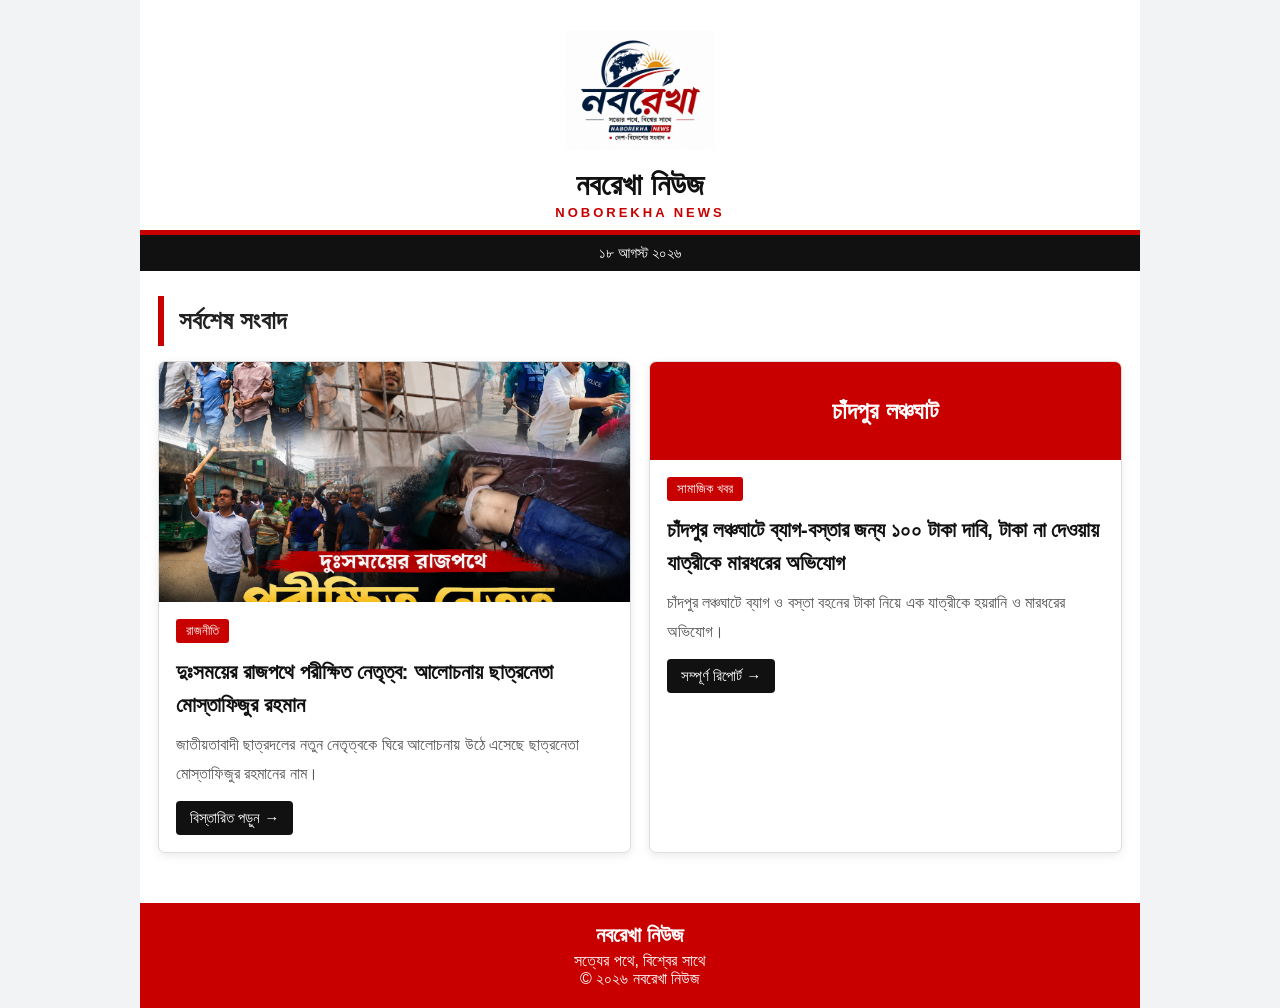
==== commit 9aa1c87b: "Revise HTML structure and update SEO metadata Updated the title and meta tags for improved SEO and c" ====
--- a/index.html
+++ b/index.html
@@ -1,63 +1,94 @@
 <!doctype html>
 <html lang="bn">
 <head>
+
   <meta charset="UTF-8">
   <meta name="viewport" content="width=device-width, initial-scale=1.0">
 
-  <title>নবরেখা নিউজ | সত্য ও বস্তুনিষ্ঠ সংবাদ</title>
-
-  <meta name="description" content="নবরেখা নিউজ—বাংলাদেশ ও চাঁদপুরসহ বিভিন্ন গুরুত্বপূর্ণ সংবাদ, প্রতিবেদন ও актуাল খবর।">
-
-  <meta name="keywords" content="নবরেখা নিউজ, চাঁদপুর নিউজ, বাংলাদেশ নিউজ, সংবাদ, খবর">
+  <title>নবরেখা নিউজ | সত্যের পথে, বিশ্বের সাথে</title>
+
+  <meta name="description"
+        content="নবরেখা নিউজ—সত্যের পথে, বিশ্বের সাথে। বাংলাদেশ ও বিশ্বের গুরুত্বপূর্ণ সংবাদ।">
+
+  <meta name="keywords"
+        content="নবরেখা নিউজ, Noborekh News, চাঁদপুর নিউজ, বাংলাদেশ নিউজ, সংবাদ">
 
   <meta name="author" content="নবরেখা নিউজ">
 
   <style>
+
     * {
       box-sizing: border-box;
     }
 
     body {
       margin: 0;
+      padding: 0;
       background: #f1f3f5;
       color: #222;
-      font-family: "Noto Sans Bengali", "SolaimanLipi", Arial, sans-serif;
-    }
+      font-family:
+        "Noto Sans Bengali",
+        "SolaimanLipi",
+        Arial,
+        sans-serif;
+    }
+
+    /* ================= CONTAINER ================= */
+
+    .container {
+      width: 100%;
+      max-width: 1000px;
+      margin: 0 auto;
+      background: #fff;
+      min-height: 100vh;
+    }
+
+
+    /* ================= HEADER ================= */
 
     .header {
-      background: #c90000;
-      color: white;
+      background: #ffffff;
       text-align: center;
-      padding: 20px 15px;
-      border-bottom: 5px solid #111;
-    }
-
-    .logo {
-      font-size: 38px;
+      padding: 15px 15px 10px;
+      border-bottom: 5px solid #c90000;
+    }
+
+    .site-logo {
+      width: 150px;
+      height: 150px;
+      object-fit: contain;
+      display: block;
+      margin: 0 auto;
+    }
+
+    .site-name {
+      color: #111;
+      font-size: 30px;
       font-weight: 900;
+      margin-top: 3px;
     }
 
     .logo-en {
+      color: #c90000;
       font-size: 13px;
-      letter-spacing: 4px;
-      margin-top: 3px;
-    }
+      font-weight: bold;
+      letter-spacing: 3px;
+      margin-top: 2px;
+    }
+
+
+    /* ================= DATE ================= */
 
     .date {
       background: #111;
-      color: white;
+      color: #fff;
       text-align: center;
       padding: 9px;
       font-size: 15px;
     }
 
-    .container {
-      width: 100%;
-      max-width: 1000px;
-      margin: auto;
-      background: white;
-      min-height: 100vh;
-    }
+
+    /* ================= SECTION ================= */
 
     .section-title {
       margin: 25px 18px 15px;
@@ -67,6 +98,9 @@
       font-weight: bold;
     }
 
+
+    /* ================= NEWS GRID ================= */
+
     .news-grid {
       display: grid;
       grid-template-columns: repeat(2, 1fr);
@@ -82,6 +116,9 @@
       box-shadow: 0 3px 10px rgba(0,0,0,.08);
     }
 
+
+    /* NEWS IMAGE */
+
     .news-card img {
       width: 100%;
       height: 240px;
@@ -89,6 +126,25 @@
       display: block;
     }
 
+
+    /* NO IMAGE CARD */
+
+    .news-card.no-image {
+      padding-top: 0;
+    }
+
+    .no-image-top {
+      background: #c90000;
+      color: #fff;
+      text-align: center;
+      padding: 35px 15px;
+      font-size: 24px;
+      font-weight: bold;
+    }
+
+
+    /* CARD CONTENT */
+
     .card-content {
       padding: 17px;
     }
@@ -96,7 +152,7 @@
     .category {
       display: inline-block;
       background: #c90000;
-      color: white;
+      color: #fff;
       padding: 4px 10px;
       border-radius: 3px;
       font-size: 13px;
@@ -104,9 +160,10 @@
     }
 
     .news-card h2 {
-      font-size: 22px;
-      line-height: 1.5;
+      font-size: 21px;
+      line-height: 1.55;
       margin: 5px 0 10px;
+      color: #111;
     }
 
     .summary {
@@ -117,18 +174,25 @@
 
     .read-more {
       display: inline-block;
-      margin-top: 10px;
+      margin-top: 12px;
       background: #111;
-      color: white;
+      color: #fff;
       text-decoration: none;
       padding: 8px 14px;
       border-radius: 4px;
       font-size: 15px;
     }
 
+    .read-more:hover {
+      background: #c90000;
+    }
+
+
+    /* ================= ARTICLE ================= */
+
     .article {
       display: none;
-      padding: 20px;
+      padding: 22px;
     }
 
     .article.active {
@@ -138,15 +202,11 @@
     .back {
       display: inline-block;
       background: #111;
-      color: white;
+      color: #fff;
       text-decoration: none;
       padding: 8px 14px;
       border-radius: 4px;
       margin-bottom: 20px;
-    }
-
-    .article .category {
-      margin-bottom: 10px;
     }
 
     .article h1 {
@@ -190,6 +250,9 @@
       margin-bottom: 20px;
     }
 
+
+    /* ================= HIGHLIGHT ================= */
+
     .highlight {
       background: #fff3f3;
       border-left: 5px solid #c90000;
@@ -199,6 +262,9 @@
       line-height: 1.8;
     }
 
+
+    /* ================= FACTS ================= */
+
     .facts {
       background: #f8f8f8;
       border: 1px solid #ddd;
@@ -217,9 +283,12 @@
       margin-bottom: 7px;
     }
 
+
+    /* ================= NOTICE ================= */
+
     .notice {
       background: #111;
-      color: white;
+      color: #fff;
       padding: 20px;
       margin-top: 25px;
       font-size: 18px;
@@ -231,9 +300,12 @@
       color: #ffd400;
     }
 
+
+    /* ================= FOOTER ================= */
+
     .footer {
       background: #c90000;
-      color: white;
+      color: #fff;
       text-align: center;
       padding: 20px;
       margin-top: 20px;
@@ -245,10 +317,18 @@
       margin-bottom: 5px;
     }
 
+
+    /* ================= MOBILE ================= */
+
     @media (max-width: 700px) {
 
-      .logo {
-        font-size: 30px;
+      .site-logo {
+        width: 125px;
+        height: 125px;
+      }
+
+      .site-name {
+        font-size: 27px;
       }
 
       .news-grid {
@@ -282,26 +362,54 @@
         font-size: 17px;
         text-align: left;
       }
-    }
+
+    }
+
   </style>
+
 </head>
 
+
 <body>
 
 <div class="container">
 
-  <!-- HEADER -->
+
+  <!-- ================================================= -->
+  <!-- HEADER / LOGO -->
+  <!-- ================================================= -->
+
   <header class="header">
-    <div class="logo">নবরেখা নিউজ</div>
-    <div class="logo-en">NOBOREKHA NEWS</div>
+
+    <img
+      src="logo.png"
+      alt="নবরেখা নিউজ লোগো"
+      class="site-logo"
+    >
+
+    <div class="site-name">
+      নবরেখা নিউজ
+    </div>
+
+    <div class="logo-en">
+      NOBOREKHA NEWS
+    </div>
+
   </header>
+
+
+  <!-- ================================================= -->
+  <!-- DATE -->
+  <!-- ================================================= -->
 
   <div class="date">
     ১৮ আগস্ট ২০২৬
   </div>
 
 
-  <!-- ================= HOME ================= -->
+  <!-- ================================================= -->
+  <!-- HOME -->
+  <!-- ================================================= -->
 
   <section id="home">
 
@@ -309,19 +417,26 @@
       সর্বশেষ সংবাদ
     </div>
 
+
     <div class="news-grid">
 
-      <!-- REPORT 1 -->
+
+      <!-- ================================================= -->
+      <!-- REPORT 1 : MOSTAFIZUR -->
+      <!-- ================================================= -->
 
       <div class="news-card">
 
         <img
           src="mostafizur_rahman_news.png"
-          alt="ছাত্রনেতা মোস্তাফিজুর রহমান">
+          alt="ছাত্রনেতা মোস্তাফিজুর রহমান"
+        >
 
         <div class="card-content">
 
-          <span class="category">রাজনীতি</span>
+          <span class="category">
+            রাজনীতি
+          </span>
 
           <h2>
             দুঃসময়ের রাজপথে পরীক্ষিত নেতৃত্ব: আলোচনায় ছাত্রনেতা মোস্তাফিজুর রহমান
@@ -335,124 +450,184 @@
             href="#mostafizur"
             class="read-more"
             onclick="showArticle('mostafizur')">
-            বিস্তারিত পড়ুন
+
+            বিস্তারিত পড়ুন →
+
           </a>
 
         </div>
+
       </div>
 
 
-      <!-- REPORT 2 -->
-
-      <div class="news-card">
-
-        <img
-          src="chandpur_launch_ghat_news.png"
-          alt="চাঁদপুর লঞ্চঘাট">
+      <!-- ================================================= -->
+      <!-- REPORT 2 : CHANDPUR -->
+      <!-- ================================================= -->
+
+      <div class="news-card no-image">
+
+        <div class="no-image-top">
+          চাঁদপুর লঞ্চঘাট
+        </div>
 
         <div class="card-content">
 
-          <span class="category">সামাজিক খবর</span>
+          <span class="category">
+            সামাজিক খবর
+          </span>
 
           <h2>
             চাঁদপুর লঞ্চঘাটে ব্যাগ-বস্তার জন্য ১০০ টাকা দাবি, টাকা না দেওয়ায় যাত্রীকে মারধরের অভিযোগ
           </h2>
 
           <div class="summary">
-            চাঁদপুর লঞ্চঘাটে একটি ব্যাগ ও তুলার বস্তা বহনের জন্য ১০০ টাকা দাবি করাকে কেন্দ্র করে এক যাত্রীকে হয়রানি ও মারধরের অভিযোগ উঠেছে।
+            চাঁদপুর লঞ্চঘাটে ব্যাগ ও বস্তা বহনের টাকা নিয়ে এক যাত্রীকে হয়রানি ও মারধরের অভিযোগ।
           </div>
 
           <a
-            href="#chandpur"
-            class="read-more"
-            onclick="showArticle('chandpur')">
-            বিস্তারিত পড়ুন
+            href="chandpur_launch_ghat_complete.html"
+            class="read-more">
+
+            সম্পূর্ণ রিপোর্ট →
+
           </a>
 
         </div>
+
       </div>
 
+
     </div>
 
   </section>
 
 
-  <!-- ================= MOSTAFIZUR ARTICLE ================= -->
-
-  <article id="mostafizur" class="article">
-
-    <a href="#home" class="back" onclick="showHome()">
+  <!-- ================================================= -->
+  <!-- MOSTAFIZUR ARTICLE -->
+  <!-- ================================================= -->
+
+  <article
+    id="mostafizur"
+    class="article">
+
+
+    <a
+      href="#home"
+      class="back"
+      onclick="showHome()">
+
       ← সব সংবাদে ফিরে যান
+
     </a>
 
-    <span class="category">রাজনীতি</span>
+
+    <span class="category">
+      রাজনীতি
+    </span>
+
 
     <h1>
       দুঃসময়ের রাজপথে পরীক্ষিত নেতৃত্ব: আলোচনায় ছাত্রনেতা মোস্তাফিজুর রহমান
     </h1>
 
+
     <div class="headline">
+
       জাতীয়তাবাদী ছাত্রদলের নতুন নেতৃত্বকে ঘিরে আলোচনায় উঠে এসেছে ছাত্রনেতা মোস্তাফিজুর রহমানের নাম। দীর্ঘ আন্দোলন-সংগ্রাম, সাংগঠনিক অভিজ্ঞতা ও নেতৃত্বের ভূমিকা নিয়ে তাঁর সমর্থকদের মধ্যে রয়েছে প্রত্যাশা।
-    </div>
+
+    </div>
+
 
     <img
       class="article-image"
       src="mostafizur_rahman_news.png"
-      alt="ছাত্রনেতা মোস্তাফিজুর রহমান">
+      alt="ছাত্রনেতা মোস্তাফিজুর রহমান"
+    >
+
 
     <div class="caption">
+
       ছাত্রনেতা মোস্তাফিজুর রহমানের রাজনৈতিক কর্মকাণ্ডের বিভিন্ন সময়ের ছবি
-    </div>
+
+    </div>
+
 
     <p>
       একজন তরুণ কতটা অনুকরণীয়, বিচক্ষণ ও পরিণত নেতৃত্বের পরিচয় দিতে পারেন—তা নিয়ে আলোচনা হলে জাতীয়তাবাদী ছাত্রদলের রাজনীতিতে ছাত্রনেতা মোস্তাফিজুর রহমানের নাম সামনে আনছেন তাঁর সমর্থকেরা। তাঁদের মতে, দীর্ঘ রাজনৈতিক আন্দোলন-সংগ্রাম, সাংগঠনিক অভিজ্ঞতা এবং প্রতিকূল পরিস্থিতিতে মাঠে থাকার কারণে তিনি তরুণ নেতৃত্বের একটি গুরুত্বপূর্ণ উদাহরণ।
     </p>
 
+
     <p>
       ছাত্রদলের রাজনীতিতে মোস্তাফিজুর রহমানের পথচলা দীর্ঘদিনের। তাঁর সমর্থকদের ভাষ্য, বিগত সরকারের সময়ে বিভিন্ন আন্দোলন-সংগ্রামে সক্রিয় থাকার কারণে তাঁকে মামলা, কারাবরণ, রিমান্ড ও নির্যাতনের মতো প্রতিকূলতার মুখোমুখি হতে হয়েছে।
     </p>
 
+
     <div class="facts">
 
-      <h2>সমর্থকদের দাবি অনুযায়ী</h2>
+      <h2>
+        সমর্থকদের দাবি অনুযায়ী
+      </h2>
 
       <ul>
-        <li><strong>মামলা:</strong> ১৭টি</li>
-        <li><strong>গুমের চেষ্টা:</strong> ২ বার</li>
-        <li><strong>রিমান্ড:</strong> ২ বার</li>
-        <li><strong>কারাবরণ:</strong> ৪ বার</li>
+
+        <li>
+          <strong>মামলা:</strong> ১৭টি
+        </li>
+
+        <li>
+          <strong>গুমের চেষ্টা:</strong> ২ বার
+        </li>
+
+        <li>
+          <strong>রিমান্ড:</strong> ২ বার
+        </li>
+
+        <li>
+          <strong>কারাবরণ:</strong> ৪ বার
+        </li>
+
       </ul>
 
     </div>
+
 
     <p>
       এসব তথ্য তাঁর সমর্থকদের বক্তব্যের ভিত্তিতে উপস্থাপন করা হচ্ছে। সংশ্লিষ্ট মামলা, গুমের চেষ্টা, রিমান্ড ও কারাবরণের বিষয়গুলো স্বাধীনভাবে যাচাই করার জন্য প্রয়োজনীয় নথি ও সরকারি রেকর্ড পর্যালোচনা করা জরুরি।
     </p>
 
+
     <p>
       ঢাকা বিশ্ববিদ্যালয়ে বিভিন্ন রাজনৈতিক কর্মসূচিতে তাঁর ওপর হামলা ও নির্যাতনের ঘটনাও তাঁর রাজনৈতিক জীবনের আলোচিত অধ্যায় হিসেবে উল্লেখ করেন অনুসারীরা। তাঁদের দাবি, আন্দোলন-সংগ্রামের বিভিন্ন পর্যায়ে তিনি সরাসরি মাঠে উপস্থিত ছিলেন এবং ঝুঁকি নিয়ে কর্মসূচিতে নেতৃত্ব দিয়েছেন।
     </p>
 
+
     <p>
       ২০২৪ সালের জুলাই-আগস্টের আন্দোলনের সময়ও মোস্তাফিজুর রহমানের ভূমিকা নিয়ে তাঁর সমর্থকদের মধ্যে আলোচনা রয়েছে। তাঁদের দাবি, আন্দোলনের গুরুত্বপূর্ণ সময়ে শাহবাগ, গাজীপুর ও উত্তরা এলাকায় তিনি ও তাঁর অনুসারীরা সক্রিয় ছিলেন। এসব ভূমিকার মূল্যায়ন নিয়ে রাজনৈতিক অঙ্গনে ভিন্ন ভিন্ন মতও রয়েছে।
     </p>
 
+
     <div class="highlight">
+
       দুঃসময়ে মাঠে থাকা এবং রাজনৈতিক প্রতিকূলতার মুখে সংগঠনের সঙ্গে থাকার বিষয়টিকেই মোস্তাফিজুর রহমানের নেতৃত্বের অন্যতম বৈশিষ্ট্য হিসেবে দেখছেন তাঁর সমর্থকেরা।
-    </div>
+
+    </div>
+
 
     <p>
       আন্দোলন-পরবর্তী সময়ে ছাত্রদলের নতুন নেতৃত্ব নির্বাচনকে ঘিরে যোগ্যতা, সাংগঠনিক অভিজ্ঞতা ও ব্যক্তিগত ভাবমূর্তির বিষয়গুলো গুরুত্ব পাচ্ছে। মোস্তাফিজুর রহমানের সমর্থকদের মতে, দীর্ঘদিনের রাজনৈতিক অভিজ্ঞতা, সাংগঠনিক দক্ষতা এবং তুলনামূলকভাবে স্বচ্ছ ব্যক্তিগত ভাবমূর্তির কারণে তাঁকে নেতৃত্বের গুরুত্বপূর্ণ দায়িত্বে বিবেচনা করা উচিত।
     </p>
 
+
     <p>
       তাঁদের আরও দাবি, বর্তমান সময়ে তরুণদের সামনে অনুকরণীয় ও আদর্শবান নেতৃত্বের প্রয়োজন রয়েছে। সেই জায়গা থেকে মোস্তাফিজুর রহমানকে তাঁরা একজন বিচক্ষণ, পরিণত ও পরীক্ষিত তরুণ নেতা হিসেবে বিবেচনা করছেন।
     </p>
 
+
     <p>
       তবে শেষ পর্যন্ত নেতৃত্ব নির্বাচনের সিদ্ধান্ত সংগঠনের সংশ্লিষ্ট নীতিনির্ধারকদের ওপরই নির্ভর করবে। নতুন কমিটিতে নেতৃত্ব বাছাইয়ের ক্ষেত্রে মাঠের অভিজ্ঞতা, সাংগঠনিক দক্ষতা, আন্দোলনে ভূমিকা, গ্রহণযোগ্যতা ও ব্যক্তিগত ভাবমূর্তির পাশাপাশি সংগঠনের ভবিষ্যৎ রাজনৈতিক কৌশলও বিবেচনায় আসতে পারে।
     </p>
 
+
     <div class="notice">
 
       <strong>
@@ -471,76 +646,13 @@
 
     </div>
 
+
   </article>
 
 
-  <!-- ================= CHANDPUR ARTICLE ================= -->
-
-  <article id="chandpur" class="article">
-
-    <a href="#home" class="back" onclick="showHome()">
-      ← সব সংবাদে ফিরে যান
-    </a>
-
-    <span class="category">সামাজিক খবর</span>
-
-    <h1>
-      চাঁদপুর লঞ্চঘাটে ব্যাগ-বস্তার জন্য ১০০ টাকা দাবি, টাকা না দেওয়ায় যাত্রীকে মারধরের অভিযোগ
-    </h1>
-
-    <div class="headline">
-      চাঁদপুর লঞ্চঘাটে একটি ব্যাগ ও তুলার বস্তা বহনের জন্য ১০০ টাকা দাবি করাকে কেন্দ্র করে এক যাত্রীকে হয়রানি ও মারধরের অভিযোগ উঠেছে।
-    </div>
-
-    <img
-      class="article-image"
-      src="chandpur_launch_ghat_news.png"
-      alt="চাঁদপুর লঞ্চঘাটে যাত্রীকে ঘিরে থাকা লোকজন">
-
-    <div class="caption">
-      সামাজিক যোগাযোগমাধ্যমে ছড়িয়ে পড়া ছবি
-    </div>
-
-    <p>
-      অভিযোগ সূত্রে জানা যায়, লঞ্চঘাটে ওই যাত্রীর সঙ্গে থাকা একটি ব্যাগ ও তুলার বস্তা বহনের জন্য এক কুলি প্রথমে <strong>১০০ টাকা দাবি করেন</strong>। এ নিয়ে যাত্রীর সঙ্গে কথা-কাটাকাটি হলে তিনি অতিরিক্ত টাকা দিতে অস্বীকৃতি জানান। একপর্যায়ে টাকা না দেওয়াকে কেন্দ্র করে ওই যাত্রীর ওপর হামলা ও মারধর করা হয়েছে বলে অভিযোগ করেছেন ভুক্তভোগী।
-    </p>
-
-    <p>
-      ঘটনার একটি <strong>ছবি</strong> সামাজিক যোগাযোগমাধ্যমে ছড়িয়ে পড়েছে। ছবিতে কয়েকজন ব্যক্তিকে ওই যাত্রীকে ঘিরে থাকতে এবং পরিস্থিতি নিয়ন্ত্রণের চেষ্টা করতে দেখা যায়। তবে ঘটনার স্থান, সময়, পূর্ণাঙ্গ প্রেক্ষাপট এবং সংশ্লিষ্ট ব্যক্তিদের পরিচয় <strong>স্বাধীনভাবে যাচাই করা সম্ভব হয়নি</strong>।
-    </p>
-
-    <div class="highlight">
-      ঘটনাটি সত্য হলে, সামান্য একটি ব্যাগ ও বস্তা বহনের পারিশ্রমিক নিয়ে একজন যাত্রীকে মারধরের অভিযোগ অত্যন্ত উদ্বেগজনক।
-    </div>
-
-    <p>
-      লঞ্চঘাটে যাত্রীদের কাছ থেকে নির্ধারিত পারিশ্রমিকের বাইরে অতিরিক্ত অর্থ দাবি, হয়রানি কিংবা জোরপূর্বক টাকা আদায়ের মতো ঘটনা বন্ধে কার্যকর ব্যবস্থা নেওয়া প্রয়োজন।
-    </p>
-
-    <p>
-      <strong>চাঁদপুর নৌ পুলিশ ও প্রশাসনের দৃষ্টি আকর্ষণ করছি—</strong> ঘটনার সুষ্ঠু তদন্ত করে অভিযোগের সত্যতা যাচাই এবং দায়ীদের বিরুদ্ধে প্রয়োজনীয় ব্যবস্থা নেওয়া হোক।
-    </p>
-
-    <p>
-      একই সঙ্গে লঞ্চঘাটে কুলি বা শ্রমিকদের পারিশ্রমিকের নির্ধারিত হার স্পষ্টভাবে প্রদর্শন এবং যাত্রী হয়রানি বন্ধে কার্যকর নজরদারি নিশ্চিত করার দাবি জানাচ্ছেন সাধারণ যাত্রীরা।
-    </p>
-
-    <div class="notice">
-
-      যাত্রীদের নিরাপত্তা ও সম্মান নিশ্চিত করা সংশ্লিষ্ট কর্তৃপক্ষের দায়িত্ব।
-
-      <br><br>
-
-      <strong>
-        চাঁদপুর লঞ্চঘাটে যাত্রী হয়রানি, অতিরিক্ত অর্থ দাবি ও অনিয়ম বন্ধে দ্রুত কার্যকর পদক্ষেপ নেওয়া এখন সময়ের দাবি।
-      </strong>
-
-    </div>
-
-  </article>
-
-
+  <!-- ================================================= -->
   <!-- FOOTER -->
+  <!-- ================================================= -->
 
   <footer class="footer">
 
@@ -548,7 +660,7 @@
       নবরেখা নিউজ
     </div>
 
-    সত্য ও বস্তুনিষ্ঠ সংবাদ পরিবেশনে প্রতিশ্রুতিবদ্ধ
+    সত্যের পথে, বিশ্বের সাথে
 
     <br>
 
@@ -556,9 +668,14 @@
 
   </footer>
 
+
 </div>
 
 
+<!-- ================================================= -->
+<!-- JAVASCRIPT -->
+<!-- ================================================= -->
+
 <script>
 
   function showArticle(id) {
@@ -566,7 +683,9 @@
     document.getElementById("home").style.display = "none";
 
     document.querySelectorAll(".article").forEach(function(article) {
+
       article.classList.remove("active");
+
     });
 
     document.getElementById(id).classList.add("active");
@@ -575,6 +694,7 @@
       top: 0,
       behavior: "smooth"
     });
+
   }
 
 
@@ -583,27 +703,34 @@
     document.getElementById("home").style.display = "block";
 
     document.querySelectorAll(".article").forEach(function(article) {
+
       article.classList.remove("active");
+
     });
 
     window.scrollTo({
       top: 0,
       behavior: "smooth"
     });
+
   }
 
 
   window.addEventListener("load", function() {
 
-    var hash = window.location.hash.replace("#", "");
-
-    if (hash === "mostafizur" || hash === "chandpur") {
-      showArticle(hash);
+    var hash =
+      window.location.hash.replace("#", "");
+
+    if (hash === "mostafizur") {
+
+      showArticle("mostafizur");
+
     }
 
   });
 
 </script>
 
+
 </body>
-</html>ঙন
+</html>
